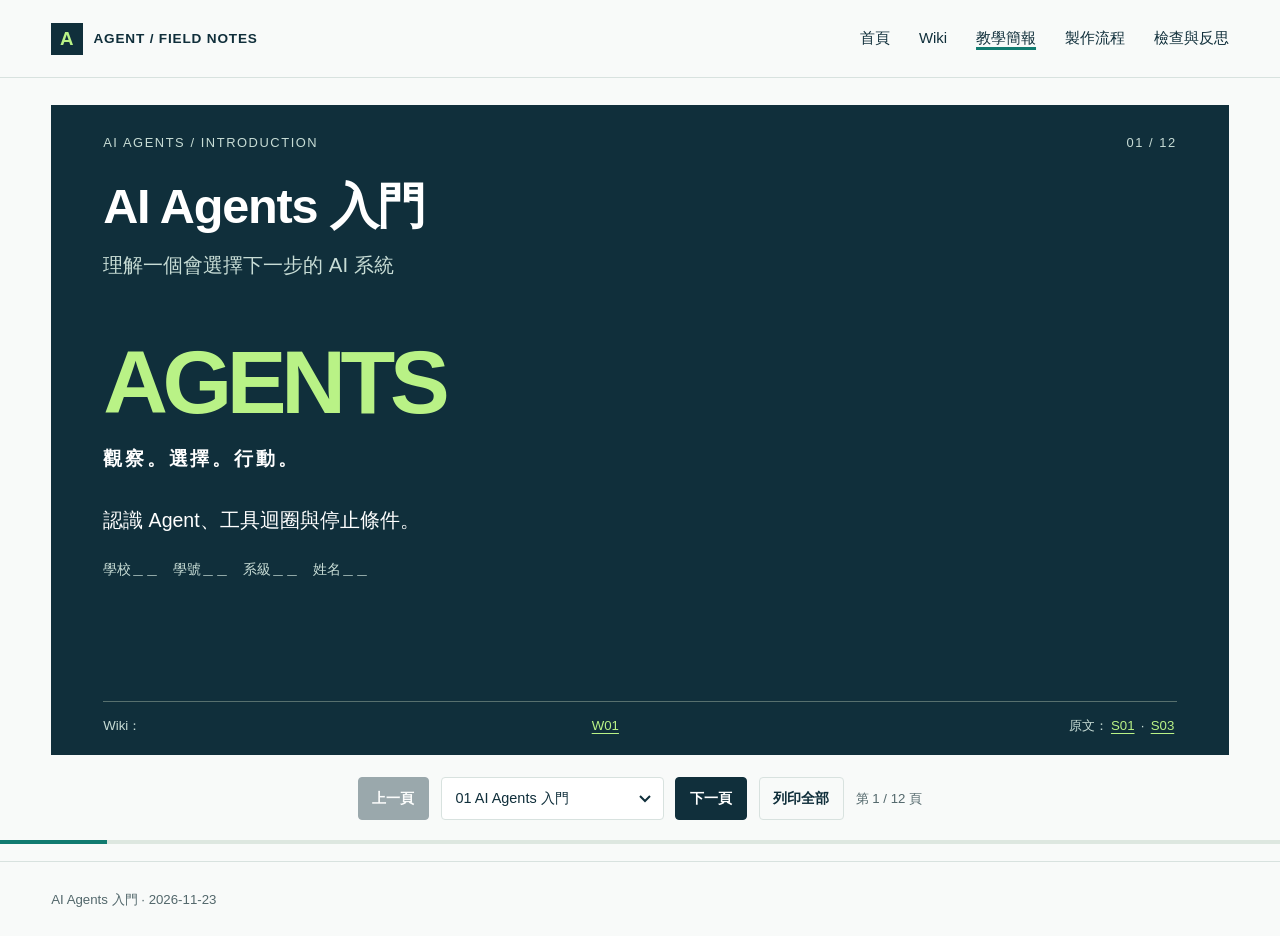
==== slides.html @ 828c32e6 "Publish concise AI Agents wiki and teaching slides" ====
<!doctype html><html lang="zh-Hant"><head><meta charset="UTF-8"><meta name="viewport" content="width=device-width,initial-scale=1"><meta name="description" content="AI Agents 入門：有來源的 LLM Wiki、12 頁教學 HTML 簡報及實際流程紀錄"><title>教學 HTML 簡報｜AI Agents 入門</title><link rel="stylesheet" href="style.css"></head><body><header class="site-header"><a class="brand" href="index.html"><span class="brand-mark">A</span> AGENT / FIELD NOTES</a><nav aria-label="主導覽"><a  href="index.html">首頁</a><a  href="wiki.html">Wiki</a><a aria-current=page href="slides.html">教學簡報</a><a  href="workflow.html">製作流程</a><a  href="report.html">檢查與反思</a></nav></header><main class="deck" id="deck"><section class="slide cover" id="slide-1" data-slide="1" aria-label="第 1 頁：AI Agents 入門"><div class="slide-top"><span>AI AGENTS / INTRODUCTION</span><span>01 / 12</span></div><h1>AI Agents 入門</h1><p class="slide-subtitle">理解一個會選擇下一步的 AI 系統</p><div class="slide-content"><div class="cover-word">AGENTS<span>觀察。選擇。行動。</span></div><p class="lead">認識 Agent、工具迴圈與停止條件。</p><p class="muted">學校＿＿　學號＿＿　系級＿＿　姓名＿＿</p></div><div class="slide-citations">Wiki：<a href="wiki.html#W01">W01</a><span>原文：<a href="sources/S01.html">S01</a> · <a href="sources/S03.html">S03</a></span></div></section><section class="slide scenario" id="slide-2" data-slide="2" aria-label="第 2 頁：先看一個任務"><div class="slide-top"><span>AI AGENTS / INTRODUCTION</span><span>02 / 12</span></div><h1>先看一個任務</h1><p class="slide-subtitle">幫我整理三篇校園活動資料，做成有來源的摘要</p><div class="slide-content"><div class="task-quote">「幫我整理三篇校園活動資料，<br>做成有來源的摘要。」</div><div class="split"><div><h3>只回答的情境</h3><p>提供搜尋方法或整理建議。</p></div><div><h3>Agent 的情境</h3><p>選擇查詢工具、閱讀結果，再決定是否補查。</p></div></div><p class="note">教學情境；聊天產品也可能具備工具。</p></div><div class="slide-citations">Wiki：<a href="wiki.html#W01">W01</a> · <a href="wiki.html#W03">W03</a><span>原文：<a href="sources/S01.html">S01</a> · <a href="sources/S03.html">S03</a> · <a href="sources/S06.html">S06</a></span></div></section><section class="slide compare" id="slide-3" data-slide="3" aria-label="第 3 頁：聊天、Workflow、Agent"><div class="slide-top"><span>AI AGENTS / INTRODUCTION</span><span>03 / 12</span></div><h1>聊天、Workflow、Agent</h1><p class="slide-subtitle">觀察誰在決定下一步</p><div class="slide-content"><div class="table-wrap"><table><thead><tr><th>形式</th><th>下一步怎麼決定？</th><th>教學例子</th></tr></thead><tbody><tr><td>單次聊天</td><td>收到問題後回覆</td><td>解釋活動摘要怎麼寫</td></tr><tr><td>Workflow</td><td>依預設步驟與分支</td><td>固定先查詢，再套用摘要格式</td></tr><tr><td>Agent</td><td>模型依觀察動態選擇</td><td>查到資料不足後，選擇換關鍵詞</td></tr></tbody></table></div><p class="note">判斷重點：誰決定下一步？</p></div><div class="slide-citations">Wiki：<a href="wiki.html#W01">W01</a> · <a href="wiki.html#W06">W06</a><span>原文：<a href="sources/S01.html">S01</a> · <a href="sources/S03.html">S03</a></span></div></section><section class="slide parts" id="slide-4" data-slide="4" aria-label="第 4 頁：Agent 的基本組件"><div class="slide-top"><span>AI AGENTS / INTRODUCTION</span><span>04 / 12</span></div><h1>Agent 的基本組件</h1><p class="slide-subtitle">目標、模型、工具、狀態與控制流程</p><div class="slide-content"><div class="flow"><div class="flow-node">目標</div><span class="flow-arrow" aria-hidden="true">→</span><div class="flow-node">模型選擇</div><span class="flow-arrow" aria-hidden="true">→</span><div class="flow-node">工具執行</div><span class="flow-arrow" aria-hidden="true">→</span><div class="flow-node">結果與狀態</div><span class="flow-arrow" aria-hidden="true">→</span><div class="flow-node">再決策</div></div><div class="split"><p><strong>工具</strong>讓系統查詢或行動，執行結果回到流程。</p><p><strong>狀態</strong>保存當前任務所需資訊；跨對話記憶則需另外設計。</p></div><p class="note">入門架構示意。</p></div><div class="slide-citations">Wiki：<a href="wiki.html#W02">W02</a> · <a href="wiki.html#W03">W03</a> · <a href="wiki.html#W04">W04</a><span>原文：<a href="sources/S02.html">S02</a> · <a href="sources/S04.html">S04</a> · <a href="sources/S06.html">S06</a></span></div></section><section class="slide loop" id="slide-5" data-slide="5" aria-label="第 5 頁：決策與行動迴圈"><div class="slide-top"><span>AI AGENTS / INTRODUCTION</span><span>05 / 12</span></div><h1>決策與行動迴圈</h1><p class="slide-subtitle">先看工具結果，再決定下一步</p><div class="slide-content"><div class="flow"><div class="flow-node">選擇行動</div><span class="flow-arrow" aria-hidden="true">→</span><div class="flow-node">工具執行</div><span class="flow-arrow" aria-hidden="true">→</span><div class="flow-node">取得觀察</div><span class="flow-arrow" aria-hidden="true">→</span><div class="flow-node">檢查目標</div></div><div class="return-line">尚未完成：帶著新觀察回到「選擇行動」</div><p class="fact" data-claim="C03">ReAct 展示推理與行動交錯的方式：根據當前資訊選擇行動，取得外部觀察，再調整下一步。</p><p class="note">案例最多執行 3 次，資料不足就停止（教學規則）。</p></div><div class="slide-citations">Wiki：<a href="wiki.html#W02">W02</a><span>原文：<a href="sources/S02.html">S02</a></span></div></section><section class="slide tool" id="slide-6" data-slide="6" aria-label="第 6 頁：一次工具呼叫"><div class="slide-top"><span>AI AGENTS / INTRODUCTION</span><span>06 / 12</span></div><h1>一次工具呼叫</h1><p class="slide-subtitle">模型提出請求，程式實際執行</p><div class="slide-content"><div class="code-block"><span>模型提出</span><code>search_wiki(query="短期記憶")</code><span>執行環境回傳</span><code>{ page: "W04", source: "S04" }</code></div><p class="fact" data-claim="C04">工具有明確的輸入與輸出。模型提出工具名稱與參數，執行環境呼叫函式，再把結果交回後續流程。</p><p class="note">教學示意：提出呼叫後，仍須確認執行成功。</p></div><div class="slide-citations">Wiki：<a href="wiki.html#W03">W03</a><span>原文：<a href="sources/S06.html">S06</a></span></div></section><section class="slide memory" id="slide-7" data-slide="7" aria-label="第 7 頁：記憶不是自動學習"><div class="slide-top"><span>AI AGENTS / INTRODUCTION</span><span>07 / 12</span></div><h1>記憶不是自動學習</h1><p class="slide-subtitle">對話狀態與外部知識庫各有用途</p><div class="slide-content"><div class="split"><div><h3>短期記憶</h3><p>同一次對話的訊息、目前進度與已取得的資料。</p></div><div><h3>長期記憶</h3><p>跨對話保存、可再次取用的資訊；需要管理保存與檢索。</p></div></div><div class="big-line">Wiki 是外部知識，不是模型權重。</div><p class="note">本作業從 Wiki 取用資料，不更新模型權重。</p></div><div class="slide-citations">Wiki：<a href="wiki.html#W04">W04</a><span>原文：<a href="sources/S04.html">S04</a></span></div></section><section class="slide workflow" id="slide-8" data-slide="8" aria-label="第 8 頁：選擇合適的流程"><div class="slide-top"><span>AI AGENTS / INTRODUCTION</span><span>08 / 12</span></div><h1>選擇合適的流程</h1><p class="slide-subtitle">從固定任務開始，再評估自主程度</p><div class="slide-content"><p class="fact" data-claim="C08">任務步驟已知時可先用固定 workflow；需要依新觀察選擇下一步時，再考慮動態 Agent。</p><div class="split"><div><h3>本次作業</h3><p>Wiki → 檢索 → 逐頁稿 → 檢查 → HTML，是可重現的固定 workflow。</p></div><div><h3>若改用 Agent</h3><p>可讓模型依缺口選擇查詢與補資料，但仍要定義檢查與停止規則。</p></div></div></div><div class="slide-citations">Wiki：<a href="wiki.html#W06">W06</a><span>原文：<a href="sources/S01.html">S01</a> · <a href="sources/S03.html">S03</a></span></div></section><section class="slide guard" id="slide-9" data-slide="9" aria-label="第 9 頁：檢查與停止條件"><div class="slide-top"><span>AI AGENTS / INTRODUCTION</span><span>09 / 12</span></div><h1>檢查與停止條件</h1><p class="slide-subtitle">讓系統知道何時重試、何時請人介入</p><div class="slide-content"><ol class="large-list"><li><strong>證據不夠</strong><span>退回查詢，不補寫沒根據的事實。</span></li><li><strong>動作需核准</strong><span>寄信、寫入等動作在本案例先暫停，交由人檢查。</span></li><li><strong>超過上限</strong><span>最多 3 次仍未完成，就回報缺口並停止。</span></li></ol><p class="note">案例規則：依任務設定核准條件。</p></div><div class="slide-citations">Wiki：<a href="wiki.html#W05">W05</a> · <a href="wiki.html#W02">W02</a><span>原文：<a href="sources/S02.html">S02</a> · <a href="sources/S05.html">S05</a> · <a href="sources/S06.html">S06</a></span></div></section><section class="slide demo" id="slide-10" data-slide="10" aria-label="第 10 頁：試跑一次研究助手"><div class="slide-top"><span>AI AGENTS / INTRODUCTION</span><span>10 / 12</span></div><h1>試跑一次研究助手</h1><p class="slide-subtitle">按步驟觀察：查詢 → 證據不足 → 重查 → 完成</p><div class="slide-content"><p class="note">固定教學模擬</p><div class="demo-stage" aria-live="polite"><span id="demo-label">準備開始</span><h3 id="demo-title">目標：找齊三篇有來源的資料</h3><p id="demo-text">按「下一步」查看觀察如何影響行動。</p></div><div class="actions"><button type="button" id="demo-next">下一步</button><button type="button" class="secondary" id="demo-reset">重設案例</button></div></div><div class="slide-citations">Wiki：<a href="wiki.html#W02">W02</a> · <a href="wiki.html#W03">W03</a> · <a href="wiki.html#W05">W05</a><span>原文：<a href="sources/S02.html">S02</a> · <a href="sources/S05.html">S05</a> · <a href="sources/S06.html">S06</a></span></div></section><section class="slide quiz" id="slide-11" data-slide="11" aria-label="第 11 頁：確認你理解了"><div class="slide-top"><span>AI AGENTS / INTRODUCTION</span><span>11 / 12</span></div><h1>確認你理解了</h1><p class="slide-subtitle">用情境判斷，而不是背名詞</p><div class="slide-content"><div class="quiz"><p class="question">每次都固定先查 Wiki，再把摘要填入模板。比較接近哪一種？</p><div class="actions"><button data-answer="wrong">Agent，因為有用工具</button><button data-answer="right">Workflow，因為路徑固定</button></div><p id="quiz-feedback" aria-live="polite">選一個答案，查看理由。</p></div><details><summary>延伸兩題與解答</summary><p>1. 有工具等於結果正確嗎？不等於，工具輸出仍須檢查。</p><p>2. 保存 Wiki 等於模型學會了嗎？不等於，它是外部儲存與取用。</p></details></div><div class="slide-citations">Wiki：<a href="wiki.html#W01">W01</a> · <a href="wiki.html#W03">W03</a> · <a href="wiki.html#W04">W04</a> · <a href="wiki.html#W06">W06</a><span>原文：<a href="sources/S01.html">S01</a> · <a href="sources/S03.html">S03</a> · <a href="sources/S04.html">S04</a> · <a href="sources/S06.html">S06</a></span></div></section><section class="slide end" id="slide-12" data-slide="12" aria-label="第 12 頁：把概念帶回自己的任務"><div class="slide-top"><span>AI AGENTS / INTRODUCTION</span><span>12 / 12</span></div><h1>把概念帶回自己的任務</h1><p class="slide-subtitle">能說清楚目標、工具、檢查與停止，就是好的起點</p><div class="slide-content"><div class="big-line">先定義一件做得完的事。</div><ol class="large-list"><li><strong>目標</strong><span>完成後能交出什麼？</span></li><li><strong>證據與工具</strong><span>需要哪些資料，允許哪些動作？</span></li><li><strong>檢查與停止</strong><span>何時重試、何時請人介入？</span></li></ol><p><a href="wiki.html">回到 Wiki 深入閱讀</a> · <a href="workflow.html">查看這份簡報的製作 graph</a></p></div><div class="slide-citations">Wiki：<a href="wiki.html#W01">W01</a> · <a href="wiki.html#W05">W05</a> · <a href="wiki.html#W06">W06</a><span>原文：<a href="sources/S01.html">S01</a> · <a href="sources/S03.html">S03</a> · <a href="sources/S05.html">S05</a> · <a href="sources/S06.html">S06</a></span></div></section></main><div class="deck-controls"><button id="prev" type="button" aria-label="上一頁">上一頁</button><label for="slide-select" class="sr-only">選擇頁面</label><select id="slide-select"><option value="1">01 AI Agents 入門</option><option value="2">02 先看一個任務</option><option value="3">03 聊天、Workflow、Agent</option><option value="4">04 Agent 的基本組件</option><option value="5">05 決策與行動迴圈</option><option value="6">06 一次工具呼叫</option><option value="7">07 記憶不是自動學習</option><option value="8">08 選擇合適的流程</option><option value="9">09 檢查與停止條件</option><option value="10">10 試跑一次研究助手</option><option value="11">11 確認你理解了</option><option value="12">12 把概念帶回自己的任務</option></select><button id="next" type="button" aria-label="下一頁">下一頁</button><button class="secondary" id="print" type="button">列印全部</button><span id="slide-status" aria-live="polite">第 1 / 12 頁</span></div><div class="progress" aria-hidden="true"><span id="progress-fill"></span></div><footer class="site-footer">AI Agents 入門 · 2026-11-23</footer><script src="app.js"></script></body></html>
---- style.css ----
@charset "UTF-8";
:root{--ink:#102f3b;--navy:#102f3b;--paper:#f8faf9;--mint:#b9f286;--teal:#117b70;--muted:#52676b;--line:#d8e2df;--white:#fff;--orange:#c65c2c;font-family:Arial,"PingFang TC","Microsoft JhengHei",sans-serif;color:var(--ink);background:var(--paper);font-size:17px;line-height:1.75}*{box-sizing:border-box}body{margin:0}a{color:var(--teal);text-underline-offset:.25em}a:hover{text-decoration-thickness:2px}button,a,input,select,summary{-webkit-tap-highlight-color:transparent}button:focus-visible,a:focus-visible,input:focus-visible,select:focus-visible,summary:focus-visible{outline:3px solid var(--orange);outline-offset:4px}button,input,select{font:inherit}button,.button{background:var(--navy);color:white;border:1px solid var(--navy);padding:.65rem 1.15rem;border-radius:4px;cursor:pointer;text-decoration:none;display:inline-block;font-weight:600}button:hover,.button:hover{background:#235465}button:disabled{opacity:.4;cursor:default}.secondary{background:transparent;color:var(--ink);border-color:var(--line)}.secondary:hover{background:#e8efed;color:var(--ink)}.site-header{display:flex;justify-content:space-between;align-items:center;padding:1.05rem 4vw;border-bottom:1px solid var(--line);gap:1rem;min-height:78px;background:var(--paper)}.brand{font-size:.8rem;color:var(--ink);font-weight:700;letter-spacing:.06em;display:flex;align-items:center;gap:.6rem;text-decoration:none;white-space:nowrap}.brand-mark{background:var(--navy);color:var(--mint);font-size:1.1rem;width:32px;height:32px;display:grid;place-items:center}.site-header nav{display:flex;gap:1.7rem;flex-wrap:wrap}.site-header nav a{font-size:.88rem;color:var(--ink);text-decoration:none}.site-header nav a[aria-current]{text-decoration:underline;text-decoration-color:var(--teal);text-decoration-thickness:3px}.site-footer{border-top:1px solid var(--line);font-size:.78rem;color:var(--muted);display:flex;justify-content:space-between;gap:1rem;padding:1.5rem 4vw}.eyebrow{font-family:Arial,sans-serif;letter-spacing:.14em;font-size:.77rem;font-weight:700;color:var(--teal);margin:0 0 1.2rem}h1,h2,h3,p{margin-top:0}h1,h2,h3{line-height:1.25}h1{font-size:clamp(2.1rem,4.5vw,4.3rem);letter-spacing:-.035em;margin-bottom:1.2rem}h2{font-size:1.8rem;letter-spacing:-.02em}h3{font-size:1.25rem}p{margin-bottom:1.2rem}.lead{font-size:1.35rem;line-height:1.65;color:var(--muted);max-width:50rem}.muted,.note{color:var(--muted)}.note{font-size:.86rem;line-height:1.65}.hero{display:grid;grid-template-columns:1fr 1fr;min-height:650px}.hero-copy{padding:4.8rem 5vw 4rem 8vw}.hero h1{font-size:clamp(3.6rem,6.7vw,6.5rem);line-height:1.05;margin-bottom:1.8rem;letter-spacing:-.055em}.hero h1 em{font-style:normal;color:var(--teal);font-size:.68em;letter-spacing:.04em}.hero-lead{font-size:1.5rem;line-height:1.5}.actions{display:flex;align-items:center;flex-wrap:wrap;gap:.9rem;margin:1.4rem 0}.text-link{font-weight:700;padding:.5rem}.hero-diagram{background:var(--navy);color:white;position:relative;display:flex;flex-direction:column;align-items:center;justify-content:center;padding:3rem 1.7rem;overflow:hidden}.diagram-caption{font-size:.78rem;color:#b1cecb;letter-spacing:.18em;align-self:flex-start;margin-left:2rem}.orbit{position:relative;width:310px;height:310px;border:2px solid #668d88;border-radius:50%;margin:2.5rem 0}.orbit:before{content:"";position:absolute;inset:24px;border:1px dashed #547771;border-radius:50%}.orbit-center{position:absolute;inset:85px;display:flex;justify-content:center;align-items:center;flex-direction:column;background:var(--mint);border-radius:50%;color:var(--ink);font-size:1.65rem;line-height:1.2;font-weight:700}.orbit-center small{font-size:.7rem;letter-spacing:.12em;margin-top:.6rem}.orbit-label{position:absolute;background:var(--navy);font-size:.95rem;padding:.3rem .7rem;white-space:nowrap}.orbit-label.one{top:-19px;left:100px}.orbit-label.two{right:-40px;top:133px}.orbit-label.three{bottom:-19px;left:100px}.orbit-label.four{left:-40px;top:133px}.hero-diagram>p{color:#d6e3e1;text-align:center;font-size:1.1rem;line-height:1.6}.home-section{padding:4rem 8vw;border-top:1px solid var(--line)}.learning-lines>a{display:grid;grid-template-columns:70px 1.5fr 1fr;gap:1rem;text-decoration:none;color:var(--ink);padding:1.5rem 0;border-bottom:1px solid var(--line);align-items:center}.learning-lines>a>span{color:var(--teal);font-size:.9rem}.learning-lines strong{font-size:1.15rem}.learning-lines small{color:var(--muted);font-size:.88rem}.home-meta{display:grid;grid-template-columns:1fr 1fr;gap:5rem}.home-meta h2{font-size:1.65rem}.document{max-width:990px;padding:4rem 2.3rem 5rem;margin:auto}.document.wide{max-width:1250px}.document section{margin-top:3.5rem}.document article{scroll-margin-top:2rem}.document dl{display:grid;grid-template-columns:140px 1fr;gap:.6rem 1rem}.document dt{font-weight:700}.document dd{margin:0;overflow-wrap:anywhere}.document blockquote{border-left:4px solid var(--teal);margin:1.5rem 0;padding:1.2rem 1.5rem;background:#eef3f1;overflow-wrap:anywhere}.search-label{display:block;font-weight:600;margin:2rem 0 .5rem}input[type=search]{width:100%;border:1px solid #9db3ac;background:white;padding:.85rem 1rem;border-radius:4px;color:var(--ink)}.wiki-toc{display:flex;flex-wrap:wrap;gap:.6rem 1.2rem;padding:1.2rem 0 2rem}.wiki-toc a{font-size:.86rem}.wiki-entry{border-top:1px solid var(--line);padding:3rem 0 1.5rem}.wiki-entry h2{margin-bottom:1.5rem}.wiki-entry aside{background:#eaf2ee;padding:1.2rem 1.5rem;border-left:3px solid var(--teal)}.wiki-entry aside p:last-child{margin-bottom:0}.claim-id{font-family:monospace;color:var(--teal);font-size:.85rem}.ref{display:inline-block;font-size:.8rem;margin:.4rem .8rem .3rem 0}.related{font-size:.85rem}.source-list{padding:0;list-style:none}.source-list li{padding:1rem 0;border-bottom:1px solid var(--line)}.source-list li span{display:block;color:var(--muted);font-size:.85rem}.table-wrap{width:100%;overflow-x:auto}table{border-collapse:collapse;width:100%;text-align:left;font-size:.95rem}th,td{border-bottom:1px solid var(--line);padding:.9rem .8rem;vertical-align:top}th{background:#eaf1ee;font-size:.85rem}th:first-child,td:first-child{padding-left:.6rem}.flow{display:flex;gap:.5rem;align-items:stretch;margin:1.6rem 0;justify-content:center;flex-wrap:wrap}.flow-node{display:flex;align-items:center;justify-content:center;padding:1rem 1.3rem;border:1px solid #8daaa2;flex:1;min-width:115px;text-align:center;background:#edf5ee}.flow-arrow{align-self:center;color:var(--teal);font-size:1.5rem}.graph-box{padding:1.5rem 1.2rem;border:1px solid var(--line);margin:2rem 0}.graph-box .flow-node{font-size:.92rem;padding:.8rem}.return-line{border-top:2px dashed var(--teal);padding-top:.7rem;color:var(--teal);text-align:center;font-size:.95rem;margin:1.2rem 0}.deck{padding:1.6rem 4vw 1.3rem;max-width:1500px;margin:auto}.slide{display:none;min-height:650px;padding:1.5rem 3rem 1rem;background:white;border:1px solid var(--line);position:relative;flex-direction:column}.slide.is-active{display:flex}.slide-top{display:flex;justify-content:space-between;color:var(--teal);font-size:.76rem;letter-spacing:.12em;margin-bottom:1.3rem}.slide h1{font-size:clamp(2rem,3.8vw,3.45rem);margin-bottom:.65rem;letter-spacing:-.025em}.slide-subtitle{font-size:1.2rem;color:var(--muted);margin-bottom:1.5rem}.slide-content{flex:1;font-size:1.14rem}.slide-content p{line-height:1.75}.slide-content .note{font-size:.86rem;margin-top:1rem;line-height:1.65}.slide-citations{font-size:.78rem;color:var(--muted);border-top:1px solid var(--line);padding-top:.7rem;margin-top:1.2rem;display:flex;justify-content:space-between;flex-wrap:wrap;gap:.2rem 1rem}.slide-citations a{margin:0 .15rem}.deck-controls{display:flex;gap:.7rem;align-items:center;justify-content:center;flex-wrap:wrap;padding:0 4vw 1.2rem}.deck-controls button,.deck-controls select{font-size:.85rem;padding:.45rem .8rem}.deck-controls select{max-width:300px;background:white;border:1px solid var(--line);border-radius:4px;color:var(--ink);appearance:none;padding-right:2rem;background-image:url("data:image/svg+xml,%3Csvg xmlns='http://www.w3.org/2000/svg' width='12' height='8'%3E%3Cpath d='M1 1l5 5 5-5' fill='none' stroke='%23102f3b' stroke-width='2'/%3E%3C/svg%3E");background-repeat:no-repeat;background-position:right .7rem center}.deck-controls span{font-size:.78rem;color:var(--muted)}.progress{height:4px;background:#dde7e0}.progress span{display:block;height:100%;width:8.33%;background:var(--teal);transition:width .15s}.deck~.site-footer{margin-top:1rem}.split{display:grid;grid-template-columns:1fr 1fr;gap:2.8rem;margin:1.5rem 0}.split>div+div{border-left:1px solid var(--line);padding-left:2.5rem}.split h3{color:var(--teal);font-size:1.35rem}.cover{background:var(--navy);color:white;border-color:var(--navy)}.cover .slide-top,.cover .slide-citations,.cover .muted,.cover .slide-subtitle{color:#c7dcd5}.cover .slide-citations{border-color:#57706e}.cover .slide-citations a{color:var(--mint)}.cover-word{font-size:clamp(3rem,7vw,6rem);font-weight:800;letter-spacing:-.06em;line-height:1;margin:1.7rem 0 2rem;color:var(--mint)}.cover-word span{display:block;font-size:1.1rem;color:white;letter-spacing:.15em;margin-top:1.3rem}.cover .lead{color:white;font-size:1.15rem;max-width:42rem}.cover .muted{font-size:.85rem}.task-quote{font-size:clamp(1.5rem,2.5vw,2.2rem);font-weight:600;line-height:1.5;padding:1.1rem 0;color:var(--teal)}.big-line{font-size:clamp(1.5rem,2.8vw,2.5rem);color:var(--teal);font-weight:700;margin:1.8rem 0;line-height:1.4}.code-block{display:grid;grid-template-columns:180px 1fr;gap:1rem;background:var(--navy);color:var(--mint);padding:1.5rem 2rem;margin:.6rem 0 1.5rem}.code-block>span{font-size:.9rem;color:#d1dfdb}.code-block code{overflow-wrap:anywhere;font-size:1rem}.large-list{padding:0;list-style:none;margin:0}.large-list li{display:flex;gap:1.8rem;border-bottom:1px solid var(--line);padding:1rem 0;align-items:baseline}.large-list strong{color:var(--teal);min-width:8rem}.large-list span{font-size:1.1rem}.demo-stage{padding:1.5rem 2rem;background:#eaf2ee;min-height:190px;border-left:5px solid var(--teal)}.demo-stage>span{font-size:.85rem;color:var(--teal);font-weight:700}.demo-stage h3{font-size:1.5rem;margin:1rem 0 .8rem}.demo-stage p{font-size:1.05rem;margin:0}.question{font-size:1.4rem;max-width:50rem}.quiz button{font-size:1rem}.quiz #quiz-feedback{background:#eef3f1;padding:.7rem 1rem;font-size:1rem}details{margin-top:1.4rem;font-size:1rem}summary{cursor:pointer;color:var(--teal);font-weight:700}details p{margin:.8rem 0}.sr-only{position:absolute;width:1px;height:1px;padding:0;margin:-1px;overflow:hidden;clip:rect(0,0,0,0);white-space:nowrap;border:0}[hidden]{display:none!important}
@media(min-width:1500px){.slide{min-height:700px}}@media(max-width:900px){.site-header{flex-direction:column;align-items:flex-start;padding:1rem 5vw}.site-header nav{gap:1.3rem}.hero{grid-template-columns:1fr 1fr;min-height:620px}.hero-copy{padding:3.2rem 5vw}.orbit{width:240px;height:240px}.orbit-center{inset:60px}.orbit-label.one,.orbit-label.three{left:64px}.orbit-label.two,.orbit-label.four{top:98px}.hero-diagram{padding:2rem 1rem}.hero-diagram .diagram-caption{margin-left:0}.orbit-label{font-size:.85rem}.home-section{padding:3rem 5vw}.home-meta{gap:2rem}.learning-lines>a{grid-template-columns:50px 1fr}.learning-lines small{grid-column:2}.slide{padding:1.5rem 2rem;min-height:680px}.slide-content{font-size:1.05rem}.code-block{grid-template-columns:140px 1fr}.large-list{font-size:1rem}}
@media(max-width:620px){:root{font-size:16px}.site-header nav{gap:.7rem 1.1rem}.site-header nav a{font-size:.85rem}.brand{font-size:.75rem}.hero{grid-template-columns:1fr}.hero-copy{padding:3rem 7vw}.hero h1{font-size:4.4rem}.hero-diagram{min-height:440px;padding:2rem}.orbit{width:250px;height:250px;margin:2.5rem 0}.orbit-center{inset:65px}.orbit-label.one,.orbit-label.three{left:70px}.orbit-label.two,.orbit-label.four{top:104px}.hero-diagram>p{font-size:1rem}.home-section{padding:2.6rem 7vw}.home-meta{grid-template-columns:1fr;gap:2.5rem}.home-section h2{font-size:1.6rem}.site-footer{flex-direction:column;padding:1.3rem 6vw}.document{padding:2.7rem 6vw}.document h1{font-size:2.2rem}.document h2{font-size:1.6rem}.document dl{grid-template-columns:1fr;gap:.1rem}.document dd{margin-bottom:.7rem}.wiki-entry{padding-top:2rem}.deck{padding:1rem 3vw}.slide{min-height:700px;padding:1.2rem 1.2rem .8rem}.slide-top{font-size:.67rem;margin-bottom:1.1rem}.slide h1{font-size:2rem}.slide-subtitle{font-size:1rem}.slide-content{font-size:1rem}.slide-content .note{font-size:.85rem}.split{grid-template-columns:1fr;gap:.4rem;margin:1rem 0}.split>div+div{border-left:none;padding-left:0;border-top:1px solid var(--line);padding-top:1rem}.split h3{font-size:1.2rem}.split p{margin-bottom:.7rem}.flow{gap:.3rem;margin:1rem 0}.flow-node{padding:.5rem .6rem;min-width:100px;font-size:.95rem}.flow-arrow{font-size:1.1rem}.code-block{grid-template-columns:1fr;padding:1.2rem;gap:.4rem}.code-block code{font-size:.9rem;margin-bottom:.5rem}.large-list li{display:block;padding:.75rem 0}.large-list strong{display:block;margin-bottom:.3rem}.large-list span{font-size:1rem}.task-quote{font-size:1.5rem}.cover-word{font-size:3.6rem}.cover-word span{font-size:.95rem}.cover .lead{font-size:1.1rem}.slide-citations{font-size:.75rem;display:block}.slide-citations span{display:block}.deck-controls{gap:.4rem;padding:0 4vw 1rem}.deck-controls select{width:190px}.deck-controls button{font-size:.8rem;padding:.4rem .6rem}#slide-status{width:100%;text-align:center}.demo-stage{padding:1.2rem;min-height:240px}.demo-stage h3{font-size:1.2rem}.demo-stage p{font-size:1rem}.question{font-size:1.2rem}.quiz button{font-size:.9rem}.slide table{font-size:.85rem}.slide td,.slide th{padding:.6rem .4rem}.graph-box{padding:.5rem}.graph-box .flow-node{min-width:100%;flex:1}.graph-box .flow-arrow{transform:rotate(90deg);margin:auto}.graph-box .flow{flex-direction:column}.progress{margin-top:.2rem}}
@media print{@page{size:A4 landscape;margin:10mm}.site-header,.site-footer,.deck-controls,.progress{display:none!important}body{background:white;font-size:12pt}.deck{padding:0;max-width:none}.slide,.slide.is-active{display:flex!important;width:100%;height:auto;min-height:175mm;break-after:page;page-break-after:always;border:0;padding:5mm 8mm}.slide:last-child{break-after:auto}.slide h1{font-size:28pt}.slide-content{font-size:14pt}.slide-subtitle{font-size:15pt}.slide .note{font-size:10pt}.slide-citations{font-size:10pt}.cover{background:white;color:var(--ink)}.cover .slide-top,.cover .slide-subtitle,.cover .muted,.cover .lead,.cover-word span{color:var(--ink)}.cover-word{font-size:60pt;color:var(--teal)}.cover .slide-citations,.cover .slide-citations a{color:var(--teal)}button{display:none}.demo-stage{min-height:120px}.split{grid-template-columns:1fr 1fr}.flow-node,th,.demo-stage{print-color-adjust:exact}.document{max-width:none;padding:0}.document section{break-inside:avoid}}

.between-flow{text-align:center;color:var(--teal);font-size:1.7rem;line-height:1;margin:-.5rem 0}
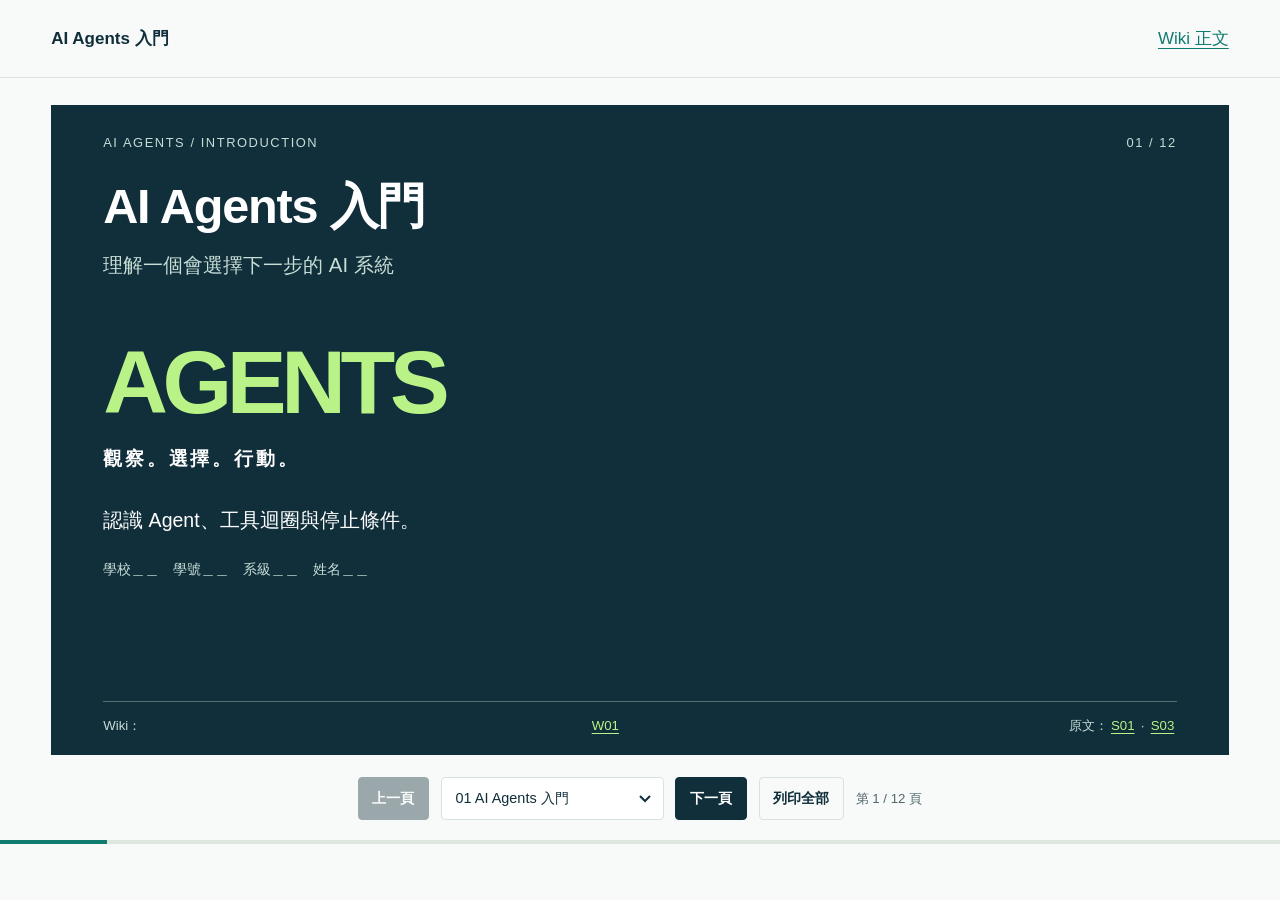
==== commit bc6bf1bb: "Publish concise AI Agents wiki and teaching slides" ====
--- a/slides.html
+++ b/slides.html
@@ -1 +1,16 @@
-<!doctype html><html lang="zh-Hant"><head><meta charset="UTF-8"><meta name="viewport" content="width=device-width,initial-scale=1"><meta name="description" content="AI Agents 入門：有來源的 LLM Wiki、12 頁教學 HTML 簡報及實際流程紀錄"><title>教學 HTML 簡報｜AI Agents 入門</title><link rel="stylesheet" href="style.css"></head><body><header class="site-header"><a class="brand" href="index.html"><span class="brand-mark">A</span> AGENT / FIELD NOTES</a><nav aria-label="主導覽"><a  href="index.html">首頁</a><a  href="wiki.html">Wiki</a><a aria-current=page href="slides.html">教學簡報</a><a  href="workflow.html">製作流程</a><a  href="report.html">檢查與反思</a></nav></header><main class="deck" id="deck"><section class="slide cover" id="slide-1" data-slide="1" aria-label="第 1 頁：AI Agents 入門"><div class="slide-top"><span>AI AGENTS / INTRODUCTION</span><span>01 / 12</span></div><h1>AI Agents 入門</h1><p class="slide-subtitle">理解一個會選擇下一步的 AI 系統</p><div class="slide-content"><div class="cover-word">AGENTS<span>觀察。選擇。行動。</span></div><p class="lead">認識 Agent、工具迴圈與停止條件。</p><p class="muted">學校＿＿　學號＿＿　系級＿＿　姓名＿＿</p></div><div class="slide-citations">Wiki：<a href="wiki.html#W01">W01</a><span>原文：<a href="sources/S01.html">S01</a> · <a href="sources/S03.html">S03</a></span></div></section><section class="slide scenario" id="slide-2" data-slide="2" aria-label="第 2 頁：先看一個任務"><div class="slide-top"><span>AI AGENTS / INTRODUCTION</span><span>02 / 12</span></div><h1>先看一個任務</h1><p class="slide-subtitle">幫我整理三篇校園活動資料，做成有來源的摘要</p><div class="slide-content"><div class="task-quote">「幫我整理三篇校園活動資料，<br>做成有來源的摘要。」</div><div class="split"><div><h3>只回答的情境</h3><p>提供搜尋方法或整理建議。</p></div><div><h3>Agent 的情境</h3><p>選擇查詢工具、閱讀結果，再決定是否補查。</p></div></div><p class="note">教學情境；聊天產品也可能具備工具。</p></div><div class="slide-citations">Wiki：<a href="wiki.html#W01">W01</a> · <a href="wiki.html#W03">W03</a><span>原文：<a href="sources/S01.html">S01</a> · <a href="sources/S03.html">S03</a> · <a href="sources/S06.html">S06</a></span></div></section><section class="slide compare" id="slide-3" data-slide="3" aria-label="第 3 頁：聊天、Workflow、Agent"><div class="slide-top"><span>AI AGENTS / INTRODUCTION</span><span>03 / 12</span></div><h1>聊天、Workflow、Agent</h1><p class="slide-subtitle">觀察誰在決定下一步</p><div class="slide-content"><div class="table-wrap"><table><thead><tr><th>形式</th><th>下一步怎麼決定？</th><th>教學例子</th></tr></thead><tbody><tr><td>單次聊天</td><td>收到問題後回覆</td><td>解釋活動摘要怎麼寫</td></tr><tr><td>Workflow</td><td>依預設步驟與分支</td><td>固定先查詢，再套用摘要格式</td></tr><tr><td>Agent</td><td>模型依觀察動態選擇</td><td>查到資料不足後，選擇換關鍵詞</td></tr></tbody></table></div><p class="note">判斷重點：誰決定下一步？</p></div><div class="slide-citations">Wiki：<a href="wiki.html#W01">W01</a> · <a href="wiki.html#W06">W06</a><span>原文：<a href="sources/S01.html">S01</a> · <a href="sources/S03.html">S03</a></span></div></section><section class="slide parts" id="slide-4" data-slide="4" aria-label="第 4 頁：Agent 的基本組件"><div class="slide-top"><span>AI AGENTS / INTRODUCTION</span><span>04 / 12</span></div><h1>Agent 的基本組件</h1><p class="slide-subtitle">目標、模型、工具、狀態與控制流程</p><div class="slide-content"><div class="flow"><div class="flow-node">目標</div><span class="flow-arrow" aria-hidden="true">→</span><div class="flow-node">模型選擇</div><span class="flow-arrow" aria-hidden="true">→</span><div class="flow-node">工具執行</div><span class="flow-arrow" aria-hidden="true">→</span><div class="flow-node">結果與狀態</div><span class="flow-arrow" aria-hidden="true">→</span><div class="flow-node">再決策</div></div><div class="split"><p><strong>工具</strong>讓系統查詢或行動，執行結果回到流程。</p><p><strong>狀態</strong>保存當前任務所需資訊；跨對話記憶則需另外設計。</p></div><p class="note">入門架構示意。</p></div><div class="slide-citations">Wiki：<a href="wiki.html#W02">W02</a> · <a href="wiki.html#W03">W03</a> · <a href="wiki.html#W04">W04</a><span>原文：<a href="sources/S02.html">S02</a> · <a href="sources/S04.html">S04</a> · <a href="sources/S06.html">S06</a></span></div></section><section class="slide loop" id="slide-5" data-slide="5" aria-label="第 5 頁：決策與行動迴圈"><div class="slide-top"><span>AI AGENTS / INTRODUCTION</span><span>05 / 12</span></div><h1>決策與行動迴圈</h1><p class="slide-subtitle">先看工具結果，再決定下一步</p><div class="slide-content"><div class="flow"><div class="flow-node">選擇行動</div><span class="flow-arrow" aria-hidden="true">→</span><div class="flow-node">工具執行</div><span class="flow-arrow" aria-hidden="true">→</span><div class="flow-node">取得觀察</div><span class="flow-arrow" aria-hidden="true">→</span><div class="flow-node">檢查目標</div></div><div class="return-line">尚未完成：帶著新觀察回到「選擇行動」</div><p class="fact" data-claim="C03">ReAct 展示推理與行動交錯的方式：根據當前資訊選擇行動，取得外部觀察，再調整下一步。</p><p class="note">案例最多執行 3 次，資料不足就停止（教學規則）。</p></div><div class="slide-citations">Wiki：<a href="wiki.html#W02">W02</a><span>原文：<a href="sources/S02.html">S02</a></span></div></section><section class="slide tool" id="slide-6" data-slide="6" aria-label="第 6 頁：一次工具呼叫"><div class="slide-top"><span>AI AGENTS / INTRODUCTION</span><span>06 / 12</span></div><h1>一次工具呼叫</h1><p class="slide-subtitle">模型提出請求，程式實際執行</p><div class="slide-content"><div class="code-block"><span>模型提出</span><code>search_wiki(query="短期記憶")</code><span>執行環境回傳</span><code>{ page: "W04", source: "S04" }</code></div><p class="fact" data-claim="C04">工具有明確的輸入與輸出。模型提出工具名稱與參數，執行環境呼叫函式，再把結果交回後續流程。</p><p class="note">教學示意：提出呼叫後，仍須確認執行成功。</p></div><div class="slide-citations">Wiki：<a href="wiki.html#W03">W03</a><span>原文：<a href="sources/S06.html">S06</a></span></div></section><section class="slide memory" id="slide-7" data-slide="7" aria-label="第 7 頁：記憶不是自動學習"><div class="slide-top"><span>AI AGENTS / INTRODUCTION</span><span>07 / 12</span></div><h1>記憶不是自動學習</h1><p class="slide-subtitle">對話狀態與外部知識庫各有用途</p><div class="slide-content"><div class="split"><div><h3>短期記憶</h3><p>同一次對話的訊息、目前進度與已取得的資料。</p></div><div><h3>長期記憶</h3><p>跨對話保存、可再次取用的資訊；需要管理保存與檢索。</p></div></div><div class="big-line">Wiki 是外部知識，不是模型權重。</div><p class="note">本作業從 Wiki 取用資料，不更新模型權重。</p></div><div class="slide-citations">Wiki：<a href="wiki.html#W04">W04</a><span>原文：<a href="sources/S04.html">S04</a></span></div></section><section class="slide workflow" id="slide-8" data-slide="8" aria-label="第 8 頁：選擇合適的流程"><div class="slide-top"><span>AI AGENTS / INTRODUCTION</span><span>08 / 12</span></div><h1>選擇合適的流程</h1><p class="slide-subtitle">從固定任務開始，再評估自主程度</p><div class="slide-content"><p class="fact" data-claim="C08">任務步驟已知時可先用固定 workflow；需要依新觀察選擇下一步時，再考慮動態 Agent。</p><div class="split"><div><h3>本次作業</h3><p>Wiki → 檢索 → 逐頁稿 → 檢查 → HTML，是可重現的固定 workflow。</p></div><div><h3>若改用 Agent</h3><p>可讓模型依缺口選擇查詢與補資料，但仍要定義檢查與停止規則。</p></div></div></div><div class="slide-citations">Wiki：<a href="wiki.html#W06">W06</a><span>原文：<a href="sources/S01.html">S01</a> · <a href="sources/S03.html">S03</a></span></div></section><section class="slide guard" id="slide-9" data-slide="9" aria-label="第 9 頁：檢查與停止條件"><div class="slide-top"><span>AI AGENTS / INTRODUCTION</span><span>09 / 12</span></div><h1>檢查與停止條件</h1><p class="slide-subtitle">讓系統知道何時重試、何時請人介入</p><div class="slide-content"><ol class="large-list"><li><strong>證據不夠</strong><span>退回查詢，不補寫沒根據的事實。</span></li><li><strong>動作需核准</strong><span>寄信、寫入等動作在本案例先暫停，交由人檢查。</span></li><li><strong>超過上限</strong><span>最多 3 次仍未完成，就回報缺口並停止。</span></li></ol><p class="note">案例規則：依任務設定核准條件。</p></div><div class="slide-citations">Wiki：<a href="wiki.html#W05">W05</a> · <a href="wiki.html#W02">W02</a><span>原文：<a href="sources/S02.html">S02</a> · <a href="sources/S05.html">S05</a> · <a href="sources/S06.html">S06</a></span></div></section><section class="slide demo" id="slide-10" data-slide="10" aria-label="第 10 頁：試跑一次研究助手"><div class="slide-top"><span>AI AGENTS / INTRODUCTION</span><span>10 / 12</span></div><h1>試跑一次研究助手</h1><p class="slide-subtitle">按步驟觀察：查詢 → 證據不足 → 重查 → 完成</p><div class="slide-content"><p class="note">固定教學模擬</p><div class="demo-stage" aria-live="polite"><span id="demo-label">準備開始</span><h3 id="demo-title">目標：找齊三篇有來源的資料</h3><p id="demo-text">按「下一步」查看觀察如何影響行動。</p></div><div class="actions"><button type="button" id="demo-next">下一步</button><button type="button" class="secondary" id="demo-reset">重設案例</button></div></div><div class="slide-citations">Wiki：<a href="wiki.html#W02">W02</a> · <a href="wiki.html#W03">W03</a> · <a href="wiki.html#W05">W05</a><span>原文：<a href="sources/S02.html">S02</a> · <a href="sources/S05.html">S05</a> · <a href="sources/S06.html">S06</a></span></div></section><section class="slide quiz" id="slide-11" data-slide="11" aria-label="第 11 頁：確認你理解了"><div class="slide-top"><span>AI AGENTS / INTRODUCTION</span><span>11 / 12</span></div><h1>確認你理解了</h1><p class="slide-subtitle">用情境判斷，而不是背名詞</p><div class="slide-content"><div class="quiz"><p class="question">每次都固定先查 Wiki，再把摘要填入模板。比較接近哪一種？</p><div class="actions"><button data-answer="wrong">Agent，因為有用工具</button><button data-answer="right">Workflow，因為路徑固定</button></div><p id="quiz-feedback" aria-live="polite">選一個答案，查看理由。</p></div><details><summary>延伸兩題與解答</summary><p>1. 有工具等於結果正確嗎？不等於，工具輸出仍須檢查。</p><p>2. 保存 Wiki 等於模型學會了嗎？不等於，它是外部儲存與取用。</p></details></div><div class="slide-citations">Wiki：<a href="wiki.html#W01">W01</a> · <a href="wiki.html#W03">W03</a> · <a href="wiki.html#W04">W04</a> · <a href="wiki.html#W06">W06</a><span>原文：<a href="sources/S01.html">S01</a> · <a href="sources/S03.html">S03</a> · <a href="sources/S04.html">S04</a> · <a href="sources/S06.html">S06</a></span></div></section><section class="slide end" id="slide-12" data-slide="12" aria-label="第 12 頁：把概念帶回自己的任務"><div class="slide-top"><span>AI AGENTS / INTRODUCTION</span><span>12 / 12</span></div><h1>把概念帶回自己的任務</h1><p class="slide-subtitle">能說清楚目標、工具、檢查與停止，就是好的起點</p><div class="slide-content"><div class="big-line">先定義一件做得完的事。</div><ol class="large-list"><li><strong>目標</strong><span>完成後能交出什麼？</span></li><li><strong>證據與工具</strong><span>需要哪些資料，允許哪些動作？</span></li><li><strong>檢查與停止</strong><span>何時重試、何時請人介入？</span></li></ol><p><a href="wiki.html">回到 Wiki 深入閱讀</a> · <a href="workflow.html">查看這份簡報的製作 graph</a></p></div><div class="slide-citations">Wiki：<a href="wiki.html#W01">W01</a> · <a href="wiki.html#W05">W05</a> · <a href="wiki.html#W06">W06</a><span>原文：<a href="sources/S01.html">S01</a> · <a href="sources/S03.html">S03</a> · <a href="sources/S05.html">S05</a> · <a href="sources/S06.html">S06</a></span></div></section></main><div class="deck-controls"><button id="prev" type="button" aria-label="上一頁">上一頁</button><label for="slide-select" class="sr-only">選擇頁面</label><select id="slide-select"><option value="1">01 AI Agents 入門</option><option value="2">02 先看一個任務</option><option value="3">03 聊天、Workflow、Agent</option><option value="4">04 Agent 的基本組件</option><option value="5">05 決策與行動迴圈</option><option value="6">06 一次工具呼叫</option><option value="7">07 記憶不是自動學習</option><option value="8">08 選擇合適的流程</option><option value="9">09 檢查與停止條件</option><option value="10">10 試跑一次研究助手</option><option value="11">11 確認你理解了</option><option value="12">12 把概念帶回自己的任務</option></select><button id="next" type="button" aria-label="下一頁">下一頁</button><button class="secondary" id="print" type="button">列印全部</button><span id="slide-status" aria-live="polite">第 1 / 12 頁</span></div><div class="progress" aria-hidden="true"><span id="progress-fill"></span></div><footer class="site-footer">AI Agents 入門 · 2026-11-23</footer><script src="app.js"></script></body></html>+<!doctype html><html lang="zh-Hant"><head><meta charset="UTF-8"><meta name="viewport" content="width=device-width,initial-scale=1"><meta name="description" content="AI Agents 入門：有來源的 LLM Wiki、12 頁教學 HTML 簡報及實際流程紀錄"><title>教學 HTML 簡報｜AI Agents 入門</title><style>@charset "UTF-8";
+:root{--ink:#102f3b;--navy:#102f3b;--paper:#f8faf9;--mint:#b9f286;--teal:#117b70;--muted:#52676b;--line:#d8e2df;--white:#fff;--orange:#c65c2c;font-family:Arial,"PingFang TC","Microsoft JhengHei",sans-serif;color:var(--ink);background:var(--paper);font-size:17px;line-height:1.75}*{box-sizing:border-box}body{margin:0}a{color:var(--teal);text-underline-offset:.25em}a:hover{text-decoration-thickness:2px}button,a,input,select,summary{-webkit-tap-highlight-color:transparent}button:focus-visible,a:focus-visible,input:focus-visible,select:focus-visible,summary:focus-visible{outline:3px solid var(--orange);outline-offset:4px}button,input,select{font:inherit}button,.button{background:var(--navy);color:white;border:1px solid var(--navy);padding:.65rem 1.15rem;border-radius:4px;cursor:pointer;text-decoration:none;display:inline-block;font-weight:600}button:hover,.button:hover{background:#235465}button:disabled{opacity:.4;cursor:default}.secondary{background:transparent;color:var(--ink);border-color:var(--line)}.secondary:hover{background:#e8efed;color:var(--ink)}.site-header{display:flex;justify-content:space-between;align-items:center;padding:1.05rem 4vw;border-bottom:1px solid var(--line);gap:1rem;min-height:78px;background:var(--paper)}.brand{font-size:.8rem;color:var(--ink);font-weight:700;letter-spacing:.06em;display:flex;align-items:center;gap:.6rem;text-decoration:none;white-space:nowrap}.brand-mark{background:var(--navy);color:var(--mint);font-size:1.1rem;width:32px;height:32px;display:grid;place-items:center}.site-header nav{display:flex;gap:1.7rem;flex-wrap:wrap}.site-header nav a{font-size:.88rem;color:var(--ink);text-decoration:none}.site-header nav a[aria-current]{text-decoration:underline;text-decoration-color:var(--teal);text-decoration-thickness:3px}.site-footer{border-top:1px solid var(--line);font-size:.78rem;color:var(--muted);display:flex;justify-content:space-between;gap:1rem;padding:1.5rem 4vw}.eyebrow{font-family:Arial,sans-serif;letter-spacing:.14em;font-size:.77rem;font-weight:700;color:var(--teal);margin:0 0 1.2rem}h1,h2,h3,p{margin-top:0}h1,h2,h3{line-height:1.25}h1{font-size:clamp(2.1rem,4.5vw,4.3rem);letter-spacing:-.035em;margin-bottom:1.2rem}h2{font-size:1.8rem;letter-spacing:-.02em}h3{font-size:1.25rem}p{margin-bottom:1.2rem}.lead{font-size:1.35rem;line-height:1.65;color:var(--muted);max-width:50rem}.muted,.note{color:var(--muted)}.note{font-size:.86rem;line-height:1.65}.hero{display:grid;grid-template-columns:1fr 1fr;min-height:650px}.hero-copy{padding:4.8rem 5vw 4rem 8vw}.hero h1{font-size:clamp(3.6rem,6.7vw,6.5rem);line-height:1.05;margin-bottom:1.8rem;letter-spacing:-.055em}.hero h1 em{font-style:normal;color:var(--teal);font-size:.68em;letter-spacing:.04em}.hero-lead{font-size:1.5rem;line-height:1.5}.actions{display:flex;align-items:center;flex-wrap:wrap;gap:.9rem;margin:1.4rem 0}.text-link{font-weight:700;padding:.5rem}.hero-diagram{background:var(--navy);color:white;position:relative;display:flex;flex-direction:column;align-items:center;justify-content:center;padding:3rem 1.7rem;overflow:hidden}.diagram-caption{font-size:.78rem;color:#b1cecb;letter-spacing:.18em;align-self:flex-start;margin-left:2rem}.orbit{position:relative;width:310px;height:310px;border:2px solid #668d88;border-radius:50%;margin:2.5rem 0}.orbit:before{content:"";position:absolute;inset:24px;border:1px dashed #547771;border-radius:50%}.orbit-center{position:absolute;inset:85px;display:flex;justify-content:center;align-items:center;flex-direction:column;background:var(--mint);border-radius:50%;color:var(--ink);font-size:1.65rem;line-height:1.2;font-weight:700}.orbit-center small{font-size:.7rem;letter-spacing:.12em;margin-top:.6rem}.orbit-label{position:absolute;background:var(--navy);font-size:.95rem;padding:.3rem .7rem;white-space:nowrap}.orbit-label.one{top:-19px;left:100px}.orbit-label.two{right:-40px;top:133px}.orbit-label.three{bottom:-19px;left:100px}.orbit-label.four{left:-40px;top:133px}.hero-diagram>p{color:#d6e3e1;text-align:center;font-size:1.1rem;line-height:1.6}.home-section{padding:4rem 8vw;border-top:1px solid var(--line)}.learning-lines>a{display:grid;grid-template-columns:70px 1.5fr 1fr;gap:1rem;text-decoration:none;color:var(--ink);padding:1.5rem 0;border-bottom:1px solid var(--line);align-items:center}.learning-lines>a>span{color:var(--teal);font-size:.9rem}.learning-lines strong{font-size:1.15rem}.learning-lines small{color:var(--muted);font-size:.88rem}.home-meta{display:grid;grid-template-columns:1fr 1fr;gap:5rem}.home-meta h2{font-size:1.65rem}.document{max-width:990px;padding:4rem 2.3rem 5rem;margin:auto}.document.wide{max-width:1250px}.document section{margin-top:3.5rem}.document article{scroll-margin-top:2rem}.document dl{display:grid;grid-template-columns:140px 1fr;gap:.6rem 1rem}.document dt{font-weight:700}.document dd{margin:0;overflow-wrap:anywhere}.document blockquote{border-left:4px solid var(--teal);margin:1.5rem 0;padding:1.2rem 1.5rem;background:#eef3f1;overflow-wrap:anywhere}.search-label{display:block;font-weight:600;margin:2rem 0 .5rem}input[type=search]{width:100%;border:1px solid #9db3ac;background:white;padding:.85rem 1rem;border-radius:4px;color:var(--ink)}.wiki-toc{display:flex;flex-wrap:wrap;gap:.6rem 1.2rem;padding:1.2rem 0 2rem}.wiki-toc a{font-size:.86rem}.wiki-entry{border-top:1px solid var(--line);padding:3rem 0 1.5rem}.wiki-entry h2{margin-bottom:1.5rem}.wiki-entry aside{background:#eaf2ee;padding:1.2rem 1.5rem;border-left:3px solid var(--teal)}.wiki-entry aside p:last-child{margin-bottom:0}.claim-id{font-family:monospace;color:var(--teal);font-size:.85rem}.ref{display:inline-block;font-size:.8rem;margin:.4rem .8rem .3rem 0}.related{font-size:.85rem}.source-list{padding:0;list-style:none}.source-list li{padding:1rem 0;border-bottom:1px solid var(--line)}.source-list li span{display:block;color:var(--muted);font-size:.85rem}.table-wrap{width:100%;overflow-x:auto}table{border-collapse:collapse;width:100%;text-align:left;font-size:.95rem}th,td{border-bottom:1px solid var(--line);padding:.9rem .8rem;vertical-align:top}th{background:#eaf1ee;font-size:.85rem}th:first-child,td:first-child{padding-left:.6rem}.flow{display:flex;gap:.5rem;align-items:stretch;margin:1.6rem 0;justify-content:center;flex-wrap:wrap}.flow-node{display:flex;align-items:center;justify-content:center;padding:1rem 1.3rem;border:1px solid #8daaa2;flex:1;min-width:115px;text-align:center;background:#edf5ee}.flow-arrow{align-self:center;color:var(--teal);font-size:1.5rem}.graph-box{padding:1.5rem 1.2rem;border:1px solid var(--line);margin:2rem 0}.graph-box .flow-node{font-size:.92rem;padding:.8rem}.return-line{border-top:2px dashed var(--teal);padding-top:.7rem;color:var(--teal);text-align:center;font-size:.95rem;margin:1.2rem 0}.deck{padding:1.6rem 4vw 1.3rem;max-width:1500px;margin:auto}.slide{display:none;min-height:650px;padding:1.5rem 3rem 1rem;background:white;border:1px solid var(--line);position:relative;flex-direction:column}.slide.is-active{display:flex}.slide-top{display:flex;justify-content:space-between;color:var(--teal);font-size:.76rem;letter-spacing:.12em;margin-bottom:1.3rem}.slide h1{font-size:clamp(2rem,3.8vw,3.45rem);margin-bottom:.65rem;letter-spacing:-.025em}.slide-subtitle{font-size:1.2rem;color:var(--muted);margin-bottom:1.5rem}.slide-content{flex:1;font-size:1.14rem}.slide-content p{line-height:1.75}.slide-content .note{font-size:.86rem;margin-top:1rem;line-height:1.65}.slide-citations{font-size:.78rem;color:var(--muted);border-top:1px solid var(--line);padding-top:.7rem;margin-top:1.2rem;display:flex;justify-content:space-between;flex-wrap:wrap;gap:.2rem 1rem}.slide-citations a{margin:0 .15rem}.deck-controls{display:flex;gap:.7rem;align-items:center;justify-content:center;flex-wrap:wrap;padding:0 4vw 1.2rem}.deck-controls button,.deck-controls select{font-size:.85rem;padding:.45rem .8rem}.deck-controls select{max-width:300px;background:white;border:1px solid var(--line);border-radius:4px;color:var(--ink);appearance:none;padding-right:2rem;background-image:url("data:image/svg+xml,%3Csvg xmlns='http://www.w3.org/2000/svg' width='12' height='8'%3E%3Cpath d='M1 1l5 5 5-5' fill='none' stroke='%23102f3b' stroke-width='2'/%3E%3C/svg%3E");background-repeat:no-repeat;background-position:right .7rem center}.deck-controls span{font-size:.78rem;color:var(--muted)}.progress{height:4px;background:#dde7e0}.progress span{display:block;height:100%;width:8.33%;background:var(--teal);transition:width .15s}.deck~.site-footer{margin-top:1rem}.split{display:grid;grid-template-columns:1fr 1fr;gap:2.8rem;margin:1.5rem 0}.split>div+div{border-left:1px solid var(--line);padding-left:2.5rem}.split h3{color:var(--teal);font-size:1.35rem}.cover{background:var(--navy);color:white;border-color:var(--navy)}.cover .slide-top,.cover .slide-citations,.cover .muted,.cover .slide-subtitle{color:#c7dcd5}.cover .slide-citations{border-color:#57706e}.cover .slide-citations a{color:var(--mint)}.cover-word{font-size:clamp(3rem,7vw,6rem);font-weight:800;letter-spacing:-.06em;line-height:1;margin:1.7rem 0 2rem;color:var(--mint)}.cover-word span{display:block;font-size:1.1rem;color:white;letter-spacing:.15em;margin-top:1.3rem}.cover .lead{color:white;font-size:1.15rem;max-width:42rem}.cover .muted{font-size:.85rem}.task-quote{font-size:clamp(1.5rem,2.5vw,2.2rem);font-weight:600;line-height:1.5;padding:1.1rem 0;color:var(--teal)}.big-line{font-size:clamp(1.5rem,2.8vw,2.5rem);color:var(--teal);font-weight:700;margin:1.8rem 0;line-height:1.4}.code-block{display:grid;grid-template-columns:180px 1fr;gap:1rem;background:var(--navy);color:var(--mint);padding:1.5rem 2rem;margin:.6rem 0 1.5rem}.code-block>span{font-size:.9rem;color:#d1dfdb}.code-block code{overflow-wrap:anywhere;font-size:1rem}.large-list{padding:0;list-style:none;margin:0}.large-list li{display:flex;gap:1.8rem;border-bottom:1px solid var(--line);padding:1rem 0;align-items:baseline}.large-list strong{color:var(--teal);min-width:8rem}.large-list span{font-size:1.1rem}.demo-stage{padding:1.5rem 2rem;background:#eaf2ee;min-height:190px;border-left:5px solid var(--teal)}.demo-stage>span{font-size:.85rem;color:var(--teal);font-weight:700}.demo-stage h3{font-size:1.5rem;margin:1rem 0 .8rem}.demo-stage p{font-size:1.05rem;margin:0}.question{font-size:1.4rem;max-width:50rem}.quiz button{font-size:1rem}.quiz #quiz-feedback{background:#eef3f1;padding:.7rem 1rem;font-size:1rem}details{margin-top:1.4rem;font-size:1rem}summary{cursor:pointer;color:var(--teal);font-weight:700}details p{margin:.8rem 0}.sr-only{position:absolute;width:1px;height:1px;padding:0;margin:-1px;overflow:hidden;clip:rect(0,0,0,0);white-space:nowrap;border:0}[hidden]{display:none!important}
+@media(min-width:1500px){.slide{min-height:700px}}@media(max-width:900px){.site-header{flex-direction:column;align-items:flex-start;padding:1rem 5vw}.site-header nav{gap:1.3rem}.hero{grid-template-columns:1fr 1fr;min-height:620px}.hero-copy{padding:3.2rem 5vw}.orbit{width:240px;height:240px}.orbit-center{inset:60px}.orbit-label.one,.orbit-label.three{left:64px}.orbit-label.two,.orbit-label.four{top:98px}.hero-diagram{padding:2rem 1rem}.hero-diagram .diagram-caption{margin-left:0}.orbit-label{font-size:.85rem}.home-section{padding:3rem 5vw}.home-meta{gap:2rem}.learning-lines>a{grid-template-columns:50px 1fr}.learning-lines small{grid-column:2}.slide{padding:1.5rem 2rem;min-height:680px}.slide-content{font-size:1.05rem}.code-block{grid-template-columns:140px 1fr}.large-list{font-size:1rem}}
+@media(max-width:620px){:root{font-size:16px}.site-header nav{gap:.7rem 1.1rem}.site-header nav a{font-size:.85rem}.brand{font-size:.75rem}.hero{grid-template-columns:1fr}.hero-copy{padding:3rem 7vw}.hero h1{font-size:4.4rem}.hero-diagram{min-height:440px;padding:2rem}.orbit{width:250px;height:250px;margin:2.5rem 0}.orbit-center{inset:65px}.orbit-label.one,.orbit-label.three{left:70px}.orbit-label.two,.orbit-label.four{top:104px}.hero-diagram>p{font-size:1rem}.home-section{padding:2.6rem 7vw}.home-meta{grid-template-columns:1fr;gap:2.5rem}.home-section h2{font-size:1.6rem}.site-footer{flex-direction:column;padding:1.3rem 6vw}.document{padding:2.7rem 6vw}.document h1{font-size:2.2rem}.document h2{font-size:1.6rem}.document dl{grid-template-columns:1fr;gap:.1rem}.document dd{margin-bottom:.7rem}.wiki-entry{padding-top:2rem}.deck{padding:1rem 3vw}.slide{min-height:700px;padding:1.2rem 1.2rem .8rem}.slide-top{font-size:.67rem;margin-bottom:1.1rem}.slide h1{font-size:2rem}.slide-subtitle{font-size:1rem}.slide-content{font-size:1rem}.slide-content .note{font-size:.85rem}.split{grid-template-columns:1fr;gap:.4rem;margin:1rem 0}.split>div+div{border-left:none;padding-left:0;border-top:1px solid var(--line);padding-top:1rem}.split h3{font-size:1.2rem}.split p{margin-bottom:.7rem}.flow{gap:.3rem;margin:1rem 0}.flow-node{padding:.5rem .6rem;min-width:100px;font-size:.95rem}.flow-arrow{font-size:1.1rem}.code-block{grid-template-columns:1fr;padding:1.2rem;gap:.4rem}.code-block code{font-size:.9rem;margin-bottom:.5rem}.large-list li{display:block;padding:.75rem 0}.large-list strong{display:block;margin-bottom:.3rem}.large-list span{font-size:1rem}.task-quote{font-size:1.5rem}.cover-word{font-size:3.6rem}.cover-word span{font-size:.95rem}.cover .lead{font-size:1.1rem}.slide-citations{font-size:.75rem;display:block}.slide-citations span{display:block}.deck-controls{gap:.4rem;padding:0 4vw 1rem}.deck-controls select{width:190px}.deck-controls button{font-size:.8rem;padding:.4rem .6rem}#slide-status{width:100%;text-align:center}.demo-stage{padding:1.2rem;min-height:240px}.demo-stage h3{font-size:1.2rem}.demo-stage p{font-size:1rem}.question{font-size:1.2rem}.quiz button{font-size:.9rem}.slide table{font-size:.85rem}.slide td,.slide th{padding:.6rem .4rem}.graph-box{padding:.5rem}.graph-box .flow-node{min-width:100%;flex:1}.graph-box .flow-arrow{transform:rotate(90deg);margin:auto}.graph-box .flow{flex-direction:column}.progress{margin-top:.2rem}}
+@media print{@page{size:A4 landscape;margin:10mm}.site-header,.site-footer,.deck-controls,.progress{display:none!important}body{background:white;font-size:12pt}.deck{padding:0;max-width:none}.slide,.slide.is-active{display:flex!important;width:100%;height:auto;min-height:175mm;break-after:page;page-break-after:always;border:0;padding:5mm 8mm}.slide:last-child{break-after:auto}.slide h1{font-size:28pt}.slide-content{font-size:14pt}.slide-subtitle{font-size:15pt}.slide .note{font-size:10pt}.slide-citations{font-size:10pt}.cover{background:white;color:var(--ink)}.cover .slide-top,.cover .slide-subtitle,.cover .muted,.cover .lead,.cover-word span{color:var(--ink)}.cover-word{font-size:60pt;color:var(--teal)}.cover .slide-citations,.cover .slide-citations a{color:var(--teal)}button{display:none}.demo-stage{min-height:120px}.split{grid-template-columns:1fr 1fr}.flow-node,th,.demo-stage{print-color-adjust:exact}.document{max-width:none;padding:0}.document section{break-inside:avoid}}
+
+.between-flow{text-align:center;color:var(--teal);font-size:1.7rem;line-height:1;margin:-.5rem 0}
+</style></head><body><header class="site-header"><strong>AI Agents 入門</strong><a href="index.html">Wiki 正文</a></header><main class="deck" id="deck"><section class="slide cover" id="slide-1" data-slide="1" aria-label="第 1 頁：AI Agents 入門"><div class="slide-top"><span>AI AGENTS / INTRODUCTION</span><span>01 / 12</span></div><h1>AI Agents 入門</h1><p class="slide-subtitle">理解一個會選擇下一步的 AI 系統</p><div class="slide-content"><div class="cover-word">AGENTS<span>觀察。選擇。行動。</span></div><p class="lead">認識 Agent、工具迴圈與停止條件。</p><p class="muted">學校＿＿　學號＿＿　系級＿＿　姓名＿＿</p></div><div class="slide-citations">Wiki：<a href="index.html#W01">W01</a><span>原文：<a href="https://www.anthropic.com/research/building-effective-agents">S01</a> · <a href="https://docs.langchain.com/oss/python/langgraph/workflows-agents">S03</a></span></div></section><section class="slide scenario" id="slide-2" data-slide="2" aria-label="第 2 頁：先看一個任務"><div class="slide-top"><span>AI AGENTS / INTRODUCTION</span><span>02 / 12</span></div><h1>先看一個任務</h1><p class="slide-subtitle">幫我整理三篇校園活動資料，做成有來源的摘要</p><div class="slide-content"><div class="task-quote">「幫我整理三篇校園活動資料，<br>做成有來源的摘要。」</div><div class="split"><div><h3>只回答的情境</h3><p>提供搜尋方法或整理建議。</p></div><div><h3>Agent 的情境</h3><p>選擇查詢工具、閱讀結果，再決定是否補查。</p></div></div><p class="note">教學情境；聊天產品也可能具備工具。</p></div><div class="slide-citations">Wiki：<a href="index.html#W01">W01</a> · <a href="index.html#W03">W03</a><span>原文：<a href="https://www.anthropic.com/research/building-effective-agents">S01</a> · <a href="https://docs.langchain.com/oss/python/langgraph/workflows-agents">S03</a> · <a href="https://docs.langchain.com/oss/python/langchain/tools">S06</a></span></div></section><section class="slide compare" id="slide-3" data-slide="3" aria-label="第 3 頁：聊天、Workflow、Agent"><div class="slide-top"><span>AI AGENTS / INTRODUCTION</span><span>03 / 12</span></div><h1>聊天、Workflow、Agent</h1><p class="slide-subtitle">觀察誰在決定下一步</p><div class="slide-content"><div class="table-wrap"><table><thead><tr><th>形式</th><th>下一步怎麼決定？</th><th>教學例子</th></tr></thead><tbody><tr><td>單次聊天</td><td>收到問題後回覆</td><td>解釋活動摘要怎麼寫</td></tr><tr><td>Workflow</td><td>依預設步驟與分支</td><td>固定先查詢，再套用摘要格式</td></tr><tr><td>Agent</td><td>模型依觀察動態選擇</td><td>查到資料不足後，選擇換關鍵詞</td></tr></tbody></table></div><p class="note">判斷重點：誰決定下一步？</p></div><div class="slide-citations">Wiki：<a href="index.html#W01">W01</a> · <a href="index.html#W06">W06</a><span>原文：<a href="https://www.anthropic.com/research/building-effective-agents">S01</a> · <a href="https://docs.langchain.com/oss/python/langgraph/workflows-agents">S03</a></span></div></section><section class="slide parts" id="slide-4" data-slide="4" aria-label="第 4 頁：Agent 的基本組件"><div class="slide-top"><span>AI AGENTS / INTRODUCTION</span><span>04 / 12</span></div><h1>Agent 的基本組件</h1><p class="slide-subtitle">目標、模型、工具、狀態與控制流程</p><div class="slide-content"><div class="flow"><div class="flow-node">目標</div><span class="flow-arrow" aria-hidden="true">→</span><div class="flow-node">模型選擇</div><span class="flow-arrow" aria-hidden="true">→</span><div class="flow-node">工具執行</div><span class="flow-arrow" aria-hidden="true">→</span><div class="flow-node">結果與狀態</div><span class="flow-arrow" aria-hidden="true">→</span><div class="flow-node">再決策</div></div><div class="split"><p><strong>工具</strong>讓系統查詢或行動，執行結果回到流程。</p><p><strong>狀態</strong>保存當前任務所需資訊；跨對話記憶則需另外設計。</p></div><p class="note">入門架構示意。</p></div><div class="slide-citations">Wiki：<a href="index.html#W02">W02</a> · <a href="index.html#W03">W03</a> · <a href="index.html#W04">W04</a><span>原文：<a href="https://arxiv.org/abs/2210.03629">S02</a> · <a href="https://docs.langchain.com/oss/python/concepts/memory">S04</a> · <a href="https://docs.langchain.com/oss/python/langchain/tools">S06</a></span></div></section><section class="slide loop" id="slide-5" data-slide="5" aria-label="第 5 頁：決策與行動迴圈"><div class="slide-top"><span>AI AGENTS / INTRODUCTION</span><span>05 / 12</span></div><h1>決策與行動迴圈</h1><p class="slide-subtitle">先看工具結果，再決定下一步</p><div class="slide-content"><div class="flow"><div class="flow-node">選擇行動</div><span class="flow-arrow" aria-hidden="true">→</span><div class="flow-node">工具執行</div><span class="flow-arrow" aria-hidden="true">→</span><div class="flow-node">取得觀察</div><span class="flow-arrow" aria-hidden="true">→</span><div class="flow-node">檢查目標</div></div><div class="return-line">尚未完成：帶著新觀察回到「選擇行動」</div><p class="fact" data-claim="C03">ReAct 展示推理與行動交錯的方式：根據當前資訊選擇行動，取得外部觀察，再調整下一步。</p><p class="note">案例最多執行 3 次，資料不足就停止（教學規則）。</p></div><div class="slide-citations">Wiki：<a href="index.html#W02">W02</a><span>原文：<a href="https://arxiv.org/abs/2210.03629">S02</a></span></div></section><section class="slide tool" id="slide-6" data-slide="6" aria-label="第 6 頁：一次工具呼叫"><div class="slide-top"><span>AI AGENTS / INTRODUCTION</span><span>06 / 12</span></div><h1>一次工具呼叫</h1><p class="slide-subtitle">模型提出請求，程式實際執行</p><div class="slide-content"><div class="code-block"><span>模型提出</span><code>search_wiki(query="短期記憶")</code><span>執行環境回傳</span><code>{ page: "W04", source: "S04" }</code></div><p class="fact" data-claim="C04">工具有明確的輸入與輸出。模型提出工具名稱與參數，執行環境呼叫函式，再把結果交回後續流程。</p><p class="note">教學示意：提出呼叫後，仍須確認執行成功。</p></div><div class="slide-citations">Wiki：<a href="index.html#W03">W03</a><span>原文：<a href="https://docs.langchain.com/oss/python/langchain/tools">S06</a></span></div></section><section class="slide memory" id="slide-7" data-slide="7" aria-label="第 7 頁：記憶不是自動學習"><div class="slide-top"><span>AI AGENTS / INTRODUCTION</span><span>07 / 12</span></div><h1>記憶不是自動學習</h1><p class="slide-subtitle">對話狀態與外部知識庫各有用途</p><div class="slide-content"><div class="split"><div><h3>短期記憶</h3><p>同一次對話的訊息、目前進度與已取得的資料。</p></div><div><h3>長期記憶</h3><p>跨對話保存、可再次取用的資訊；需要管理保存與檢索。</p></div></div><div class="big-line">Wiki 是外部知識，不是模型權重。</div><p class="note">本作業從 Wiki 取用資料，不更新模型權重。</p></div><div class="slide-citations">Wiki：<a href="index.html#W04">W04</a><span>原文：<a href="https://docs.langchain.com/oss/python/concepts/memory">S04</a></span></div></section><section class="slide workflow" id="slide-8" data-slide="8" aria-label="第 8 頁：選擇合適的流程"><div class="slide-top"><span>AI AGENTS / INTRODUCTION</span><span>08 / 12</span></div><h1>選擇合適的流程</h1><p class="slide-subtitle">從固定任務開始，再評估自主程度</p><div class="slide-content"><p class="fact" data-claim="C08">任務步驟已知時可先用固定 workflow；需要依新觀察選擇下一步時，再考慮動態 Agent。</p><div class="split"><div><h3>固定摘要工作</h3><p>查詢資料 → 產生摘要 → 填入模板，依預設步驟執行。</p></div><div><h3>若改用 Agent</h3><p>可讓模型依缺口選擇查詢與補資料，但仍要定義檢查與停止規則。</p></div></div></div><div class="slide-citations">Wiki：<a href="index.html#W06">W06</a><span>原文：<a href="https://www.anthropic.com/research/building-effective-agents">S01</a> · <a href="https://docs.langchain.com/oss/python/langgraph/workflows-agents">S03</a></span></div></section><section class="slide guard" id="slide-9" data-slide="9" aria-label="第 9 頁：檢查與停止條件"><div class="slide-top"><span>AI AGENTS / INTRODUCTION</span><span>09 / 12</span></div><h1>檢查與停止條件</h1><p class="slide-subtitle">讓系統知道何時重試、何時請人介入</p><div class="slide-content"><ol class="large-list"><li><strong>證據不夠</strong><span>退回查詢，不補寫沒根據的事實。</span></li><li><strong>動作需核准</strong><span>寄信、寫入等動作在本案例先暫停，交由人檢查。</span></li><li><strong>超過上限</strong><span>最多 3 次仍未完成，就回報缺口並停止。</span></li></ol><p class="note">案例規則：依任務設定核准條件。</p></div><div class="slide-citations">Wiki：<a href="index.html#W05">W05</a> · <a href="index.html#W02">W02</a><span>原文：<a href="https://arxiv.org/abs/2210.03629">S02</a> · <a href="https://docs.langchain.com/oss/python/langgraph/interrupts">S05</a> · <a href="https://docs.langchain.com/oss/python/langchain/tools">S06</a></span></div></section><section class="slide demo" id="slide-10" data-slide="10" aria-label="第 10 頁：試跑一次研究助手"><div class="slide-top"><span>AI AGENTS / INTRODUCTION</span><span>10 / 12</span></div><h1>試跑一次研究助手</h1><p class="slide-subtitle">按步驟觀察：查詢 → 證據不足 → 重查 → 完成</p><div class="slide-content"><p class="note">固定教學模擬</p><div class="demo-stage" aria-live="polite"><span id="demo-label">準備開始</span><h3 id="demo-title">目標：找齊三篇有來源的資料</h3><p id="demo-text">按「下一步」查看觀察如何影響行動。</p></div><div class="actions"><button type="button" id="demo-next">下一步</button><button type="button" class="secondary" id="demo-reset">重設案例</button></div></div><div class="slide-citations">Wiki：<a href="index.html#W02">W02</a> · <a href="index.html#W03">W03</a> · <a href="index.html#W05">W05</a><span>原文：<a href="https://arxiv.org/abs/2210.03629">S02</a> · <a href="https://docs.langchain.com/oss/python/langgraph/interrupts">S05</a> · <a href="https://docs.langchain.com/oss/python/langchain/tools">S06</a></span></div></section><section class="slide quiz" id="slide-11" data-slide="11" aria-label="第 11 頁：確認你理解了"><div class="slide-top"><span>AI AGENTS / INTRODUCTION</span><span>11 / 12</span></div><h1>確認你理解了</h1><p class="slide-subtitle">用情境判斷，而不是背名詞</p><div class="slide-content"><div class="quiz"><p class="question">每次都固定先查 Wiki，再把摘要填入模板。比較接近哪一種？</p><div class="actions"><button data-answer="wrong">Agent，因為有用工具</button><button data-answer="right">Workflow，因為路徑固定</button></div><p id="quiz-feedback" aria-live="polite">選一個答案，查看理由。</p></div><details><summary>延伸兩題與解答</summary><p>1. 有工具等於結果正確嗎？不等於，工具輸出仍須檢查。</p><p>2. 保存 Wiki 等於模型學會了嗎？不等於，它是外部儲存與取用。</p></details></div><div class="slide-citations">Wiki：<a href="index.html#W01">W01</a> · <a href="index.html#W03">W03</a> · <a href="index.html#W04">W04</a> · <a href="index.html#W06">W06</a><span>原文：<a href="https://www.anthropic.com/research/building-effective-agents">S01</a> · <a href="https://docs.langchain.com/oss/python/langgraph/workflows-agents">S03</a> · <a href="https://docs.langchain.com/oss/python/concepts/memory">S04</a> · <a href="https://docs.langchain.com/oss/python/langchain/tools">S06</a></span></div></section><section class="slide end" id="slide-12" data-slide="12" aria-label="第 12 頁：把概念帶回自己的任務"><div class="slide-top"><span>AI AGENTS / INTRODUCTION</span><span>12 / 12</span></div><h1>把概念帶回自己的任務</h1><p class="slide-subtitle">能說清楚目標、工具、檢查與停止，就是好的起點</p><div class="slide-content"><div class="big-line">先定義一件做得完的事。</div><ol class="large-list"><li><strong>目標</strong><span>完成後能交出什麼？</span></li><li><strong>證據與工具</strong><span>需要哪些資料，允許哪些動作？</span></li><li><strong>檢查與停止</strong><span>何時重試、何時請人介入？</span></li></ol><p><a href="index.html">回到 Wiki 深入閱讀</a></p></div><div class="slide-citations">Wiki：<a href="index.html#W01">W01</a> · <a href="index.html#W05">W05</a> · <a href="index.html#W06">W06</a><span>原文：<a href="https://www.anthropic.com/research/building-effective-agents">S01</a> · <a href="https://docs.langchain.com/oss/python/langgraph/workflows-agents">S03</a> · <a href="https://docs.langchain.com/oss/python/langgraph/interrupts">S05</a> · <a href="https://docs.langchain.com/oss/python/langchain/tools">S06</a></span></div></section></main><div class="deck-controls"><button id="prev" type="button" aria-label="上一頁">上一頁</button><label for="slide-select" class="sr-only">選擇頁面</label><select id="slide-select"><option value="1">01 AI Agents 入門</option><option value="2">02 先看一個任務</option><option value="3">03 聊天、Workflow、Agent</option><option value="4">04 Agent 的基本組件</option><option value="5">05 決策與行動迴圈</option><option value="6">06 一次工具呼叫</option><option value="7">07 記憶不是自動學習</option><option value="8">08 選擇合適的流程</option><option value="9">09 檢查與停止條件</option><option value="10">10 試跑一次研究助手</option><option value="11">11 確認你理解了</option><option value="12">12 把概念帶回自己的任務</option></select><button id="next" type="button" aria-label="下一頁">下一頁</button><button class="secondary" id="print" type="button">列印全部</button><span id="slide-status" aria-live="polite">第 1 / 12 頁</span></div><div class="progress" aria-hidden="true"><span id="progress-fill"></span></div><script>(()=>{'use strict';
+const search=document.querySelector('#wiki-search');
+if(search){const entries=[...document.querySelectorAll('.wiki-entry')];search.addEventListener('input',()=>{const q=search.value.trim().toLowerCase();let count=0;for(const e of entries){const show=!q||e.dataset.search.includes(q);e.hidden=!show;if(show)count++;}document.querySelector('#search-count').textContent=count?`${count} 個概念頁`:'找不到符合內容；請換用「工具」「記憶」等關鍵詞。';});document.querySelectorAll('.wiki-toc a,.related a').forEach(a=>a.addEventListener('click',()=>{search.value='';entries.forEach(e=>e.hidden=false);document.querySelector('#search-count').textContent='6 個概念頁';}));}
+const slides=[...document.querySelectorAll('.slide')];
+if(slides.length){let current=1;const select=document.querySelector('#slide-select');const setSlide=(n,update=true)=>{current=Math.min(slides.length,Math.max(1,Number(n)||1));slides.forEach((s,i)=>{const active=i===current-1;s.classList.toggle('is-active',active);s.setAttribute('aria-hidden',String(!active));});select.value=String(current);document.querySelector('#prev').disabled=current===1;document.querySelector('#next').disabled=current===slides.length;document.querySelector('#slide-status').textContent=`第 ${current} / ${slides.length} 頁`;document.querySelector('#progress-fill').style.width=`${current/slides.length*100}%`;if(update)history.replaceState(null,'',`#slide-${current}`);};const readHash=()=>setSlide(location.hash.match(/^#slide-(\d+)$/)?.[1]||1,false);readHash();window.addEventListener('hashchange',readHash);document.querySelector('#prev').addEventListener('click',()=>setSlide(current-1));document.querySelector('#next').addEventListener('click',()=>setSlide(current+1));select.addEventListener('change',()=>setSlide(select.value));document.querySelector('#print').addEventListener('click',()=>window.print());document.addEventListener('keydown',e=>{if(/INPUT|SELECT|TEXTAREA|BUTTON/.test(e.target.tagName)||e.target.isContentEditable)return;if(e.key==='ArrowRight'||e.key==='PageDown'){e.preventDefault();setSlide(current+1);}if(e.key==='ArrowLeft'||e.key==='PageUp'){e.preventDefault();setSlide(current-1);}if(e.key==='Home'){e.preventDefault();setSlide(1);}if(e.key==='End'){e.preventDefault();setSlide(slides.length);}});}
+const next=document.querySelector('#demo-next');if(next){let step=0;const steps=[['準備開始','目標：找齊三篇有來源的資料','按「下一步」查看觀察如何影響行動。'],['第 1 次：查詢','工具只回傳兩篇可用資料','觀察：尚缺一篇，因此沒有達到目標。'],['檢查未通過','改用較具體的關鍵詞','把缺口放回狀態，再選擇下一個查詢。'],['第 2 次：重查','找到第三篇不同來源的資料','檢查是否重複、是否符合主題；此教學案例假設通過。'],['目標達成：停止','整理成有來源的摘要','已完成就不繼續查詢。若到第 3 次仍不足，則停止並回報缺口。']];const render=()=>{const s=steps[step];document.querySelector('#demo-label').textContent=s[0];document.querySelector('#demo-title').textContent=s[1];document.querySelector('#demo-text').textContent=s[2];next.disabled=step===steps.length-1;};next.addEventListener('click',()=>{step=Math.min(step+1,steps.length-1);render();});document.querySelector('#demo-reset').addEventListener('click',()=>{step=0;render();});}
+document.querySelectorAll('[data-answer]').forEach(b=>b.addEventListener('click',()=>{document.querySelector('#quiz-feedback').textContent=b.dataset.answer==='right'?'答對了。這個例子由固定路徑控制，是 Workflow；使用工具本身不足以判定為 Agent。':'再想一下：工具提供能力；這個例子的下一步仍由固定路徑決定，所以較接近 Workflow。';}));
+})();
+</script></body></html>
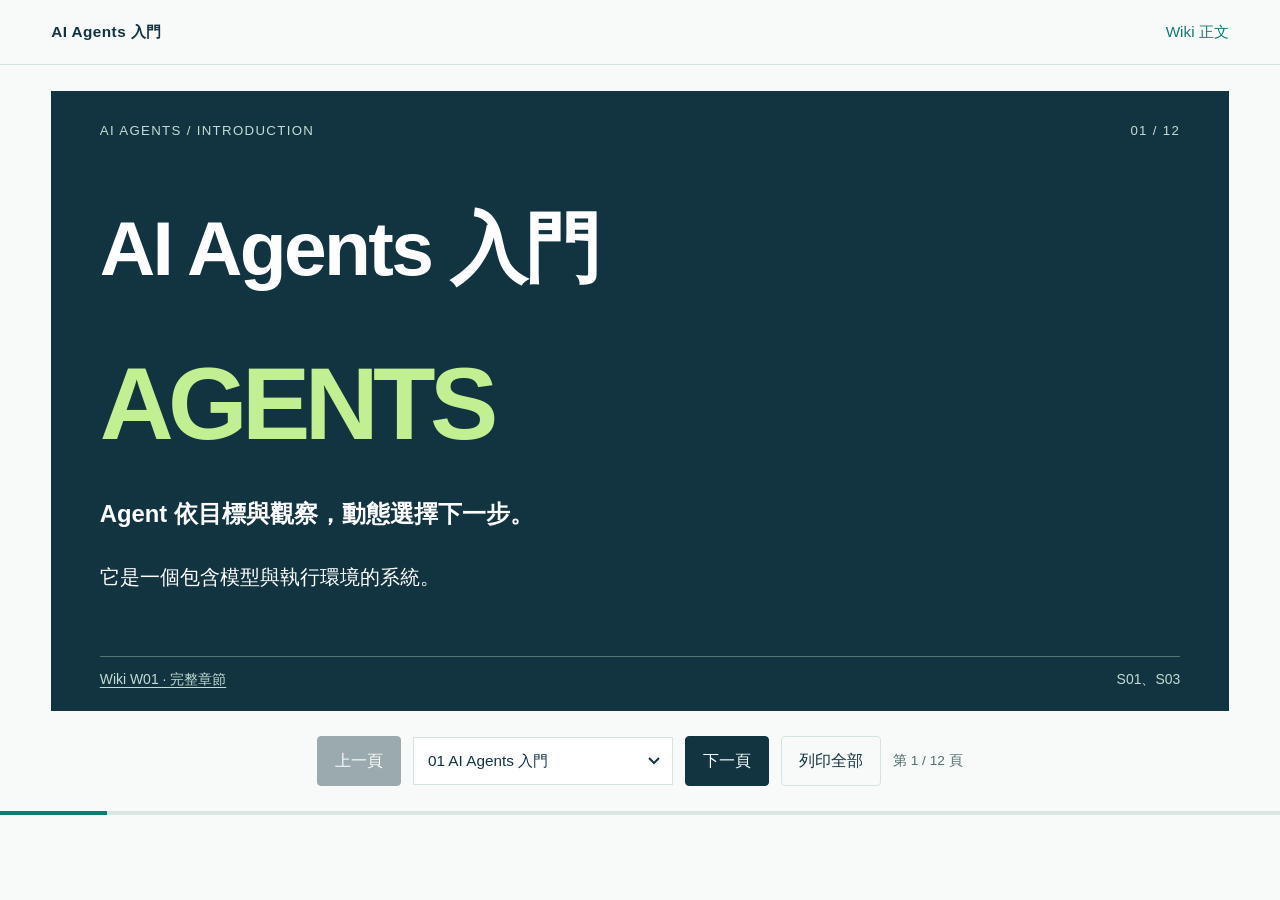
==== commit a2786a76: "Publish concise AI Agents wiki and teaching slides" ====
--- a/slides.html
+++ b/slides.html
@@ -1,16 +1,7 @@
-<!doctype html><html lang="zh-Hant"><head><meta charset="UTF-8"><meta name="viewport" content="width=device-width,initial-scale=1"><meta name="description" content="AI Agents 入門：有來源的 LLM Wiki、12 頁教學 HTML 簡報及實際流程紀錄"><title>教學 HTML 簡報｜AI Agents 入門</title><style>@charset "UTF-8";
-:root{--ink:#102f3b;--navy:#102f3b;--paper:#f8faf9;--mint:#b9f286;--teal:#117b70;--muted:#52676b;--line:#d8e2df;--white:#fff;--orange:#c65c2c;font-family:Arial,"PingFang TC","Microsoft JhengHei",sans-serif;color:var(--ink);background:var(--paper);font-size:17px;line-height:1.75}*{box-sizing:border-box}body{margin:0}a{color:var(--teal);text-underline-offset:.25em}a:hover{text-decoration-thickness:2px}button,a,input,select,summary{-webkit-tap-highlight-color:transparent}button:focus-visible,a:focus-visible,input:focus-visible,select:focus-visible,summary:focus-visible{outline:3px solid var(--orange);outline-offset:4px}button,input,select{font:inherit}button,.button{background:var(--navy);color:white;border:1px solid var(--navy);padding:.65rem 1.15rem;border-radius:4px;cursor:pointer;text-decoration:none;display:inline-block;font-weight:600}button:hover,.button:hover{background:#235465}button:disabled{opacity:.4;cursor:default}.secondary{background:transparent;color:var(--ink);border-color:var(--line)}.secondary:hover{background:#e8efed;color:var(--ink)}.site-header{display:flex;justify-content:space-between;align-items:center;padding:1.05rem 4vw;border-bottom:1px solid var(--line);gap:1rem;min-height:78px;background:var(--paper)}.brand{font-size:.8rem;color:var(--ink);font-weight:700;letter-spacing:.06em;display:flex;align-items:center;gap:.6rem;text-decoration:none;white-space:nowrap}.brand-mark{background:var(--navy);color:var(--mint);font-size:1.1rem;width:32px;height:32px;display:grid;place-items:center}.site-header nav{display:flex;gap:1.7rem;flex-wrap:wrap}.site-header nav a{font-size:.88rem;color:var(--ink);text-decoration:none}.site-header nav a[aria-current]{text-decoration:underline;text-decoration-color:var(--teal);text-decoration-thickness:3px}.site-footer{border-top:1px solid var(--line);font-size:.78rem;color:var(--muted);display:flex;justify-content:space-between;gap:1rem;padding:1.5rem 4vw}.eyebrow{font-family:Arial,sans-serif;letter-spacing:.14em;font-size:.77rem;font-weight:700;color:var(--teal);margin:0 0 1.2rem}h1,h2,h3,p{margin-top:0}h1,h2,h3{line-height:1.25}h1{font-size:clamp(2.1rem,4.5vw,4.3rem);letter-spacing:-.035em;margin-bottom:1.2rem}h2{font-size:1.8rem;letter-spacing:-.02em}h3{font-size:1.25rem}p{margin-bottom:1.2rem}.lead{font-size:1.35rem;line-height:1.65;color:var(--muted);max-width:50rem}.muted,.note{color:var(--muted)}.note{font-size:.86rem;line-height:1.65}.hero{display:grid;grid-template-columns:1fr 1fr;min-height:650px}.hero-copy{padding:4.8rem 5vw 4rem 8vw}.hero h1{font-size:clamp(3.6rem,6.7vw,6.5rem);line-height:1.05;margin-bottom:1.8rem;letter-spacing:-.055em}.hero h1 em{font-style:normal;color:var(--teal);font-size:.68em;letter-spacing:.04em}.hero-lead{font-size:1.5rem;line-height:1.5}.actions{display:flex;align-items:center;flex-wrap:wrap;gap:.9rem;margin:1.4rem 0}.text-link{font-weight:700;padding:.5rem}.hero-diagram{background:var(--navy);color:white;position:relative;display:flex;flex-direction:column;align-items:center;justify-content:center;padding:3rem 1.7rem;overflow:hidden}.diagram-caption{font-size:.78rem;color:#b1cecb;letter-spacing:.18em;align-self:flex-start;margin-left:2rem}.orbit{position:relative;width:310px;height:310px;border:2px solid #668d88;border-radius:50%;margin:2.5rem 0}.orbit:before{content:"";position:absolute;inset:24px;border:1px dashed #547771;border-radius:50%}.orbit-center{position:absolute;inset:85px;display:flex;justify-content:center;align-items:center;flex-direction:column;background:var(--mint);border-radius:50%;color:var(--ink);font-size:1.65rem;line-height:1.2;font-weight:700}.orbit-center small{font-size:.7rem;letter-spacing:.12em;margin-top:.6rem}.orbit-label{position:absolute;background:var(--navy);font-size:.95rem;padding:.3rem .7rem;white-space:nowrap}.orbit-label.one{top:-19px;left:100px}.orbit-label.two{right:-40px;top:133px}.orbit-label.three{bottom:-19px;left:100px}.orbit-label.four{left:-40px;top:133px}.hero-diagram>p{color:#d6e3e1;text-align:center;font-size:1.1rem;line-height:1.6}.home-section{padding:4rem 8vw;border-top:1px solid var(--line)}.learning-lines>a{display:grid;grid-template-columns:70px 1.5fr 1fr;gap:1rem;text-decoration:none;color:var(--ink);padding:1.5rem 0;border-bottom:1px solid var(--line);align-items:center}.learning-lines>a>span{color:var(--teal);font-size:.9rem}.learning-lines strong{font-size:1.15rem}.learning-lines small{color:var(--muted);font-size:.88rem}.home-meta{display:grid;grid-template-columns:1fr 1fr;gap:5rem}.home-meta h2{font-size:1.65rem}.document{max-width:990px;padding:4rem 2.3rem 5rem;margin:auto}.document.wide{max-width:1250px}.document section{margin-top:3.5rem}.document article{scroll-margin-top:2rem}.document dl{display:grid;grid-template-columns:140px 1fr;gap:.6rem 1rem}.document dt{font-weight:700}.document dd{margin:0;overflow-wrap:anywhere}.document blockquote{border-left:4px solid var(--teal);margin:1.5rem 0;padding:1.2rem 1.5rem;background:#eef3f1;overflow-wrap:anywhere}.search-label{display:block;font-weight:600;margin:2rem 0 .5rem}input[type=search]{width:100%;border:1px solid #9db3ac;background:white;padding:.85rem 1rem;border-radius:4px;color:var(--ink)}.wiki-toc{display:flex;flex-wrap:wrap;gap:.6rem 1.2rem;padding:1.2rem 0 2rem}.wiki-toc a{font-size:.86rem}.wiki-entry{border-top:1px solid var(--line);padding:3rem 0 1.5rem}.wiki-entry h2{margin-bottom:1.5rem}.wiki-entry aside{background:#eaf2ee;padding:1.2rem 1.5rem;border-left:3px solid var(--teal)}.wiki-entry aside p:last-child{margin-bottom:0}.claim-id{font-family:monospace;color:var(--teal);font-size:.85rem}.ref{display:inline-block;font-size:.8rem;margin:.4rem .8rem .3rem 0}.related{font-size:.85rem}.source-list{padding:0;list-style:none}.source-list li{padding:1rem 0;border-bottom:1px solid var(--line)}.source-list li span{display:block;color:var(--muted);font-size:.85rem}.table-wrap{width:100%;overflow-x:auto}table{border-collapse:collapse;width:100%;text-align:left;font-size:.95rem}th,td{border-bottom:1px solid var(--line);padding:.9rem .8rem;vertical-align:top}th{background:#eaf1ee;font-size:.85rem}th:first-child,td:first-child{padding-left:.6rem}.flow{display:flex;gap:.5rem;align-items:stretch;margin:1.6rem 0;justify-content:center;flex-wrap:wrap}.flow-node{display:flex;align-items:center;justify-content:center;padding:1rem 1.3rem;border:1px solid #8daaa2;flex:1;min-width:115px;text-align:center;background:#edf5ee}.flow-arrow{align-self:center;color:var(--teal);font-size:1.5rem}.graph-box{padding:1.5rem 1.2rem;border:1px solid var(--line);margin:2rem 0}.graph-box .flow-node{font-size:.92rem;padding:.8rem}.return-line{border-top:2px dashed var(--teal);padding-top:.7rem;color:var(--teal);text-align:center;font-size:.95rem;margin:1.2rem 0}.deck{padding:1.6rem 4vw 1.3rem;max-width:1500px;margin:auto}.slide{display:none;min-height:650px;padding:1.5rem 3rem 1rem;background:white;border:1px solid var(--line);position:relative;flex-direction:column}.slide.is-active{display:flex}.slide-top{display:flex;justify-content:space-between;color:var(--teal);font-size:.76rem;letter-spacing:.12em;margin-bottom:1.3rem}.slide h1{font-size:clamp(2rem,3.8vw,3.45rem);margin-bottom:.65rem;letter-spacing:-.025em}.slide-subtitle{font-size:1.2rem;color:var(--muted);margin-bottom:1.5rem}.slide-content{flex:1;font-size:1.14rem}.slide-content p{line-height:1.75}.slide-content .note{font-size:.86rem;margin-top:1rem;line-height:1.65}.slide-citations{font-size:.78rem;color:var(--muted);border-top:1px solid var(--line);padding-top:.7rem;margin-top:1.2rem;display:flex;justify-content:space-between;flex-wrap:wrap;gap:.2rem 1rem}.slide-citations a{margin:0 .15rem}.deck-controls{display:flex;gap:.7rem;align-items:center;justify-content:center;flex-wrap:wrap;padding:0 4vw 1.2rem}.deck-controls button,.deck-controls select{font-size:.85rem;padding:.45rem .8rem}.deck-controls select{max-width:300px;background:white;border:1px solid var(--line);border-radius:4px;color:var(--ink);appearance:none;padding-right:2rem;background-image:url("data:image/svg+xml,%3Csvg xmlns='http://www.w3.org/2000/svg' width='12' height='8'%3E%3Cpath d='M1 1l5 5 5-5' fill='none' stroke='%23102f3b' stroke-width='2'/%3E%3C/svg%3E");background-repeat:no-repeat;background-position:right .7rem center}.deck-controls span{font-size:.78rem;color:var(--muted)}.progress{height:4px;background:#dde7e0}.progress span{display:block;height:100%;width:8.33%;background:var(--teal);transition:width .15s}.deck~.site-footer{margin-top:1rem}.split{display:grid;grid-template-columns:1fr 1fr;gap:2.8rem;margin:1.5rem 0}.split>div+div{border-left:1px solid var(--line);padding-left:2.5rem}.split h3{color:var(--teal);font-size:1.35rem}.cover{background:var(--navy);color:white;border-color:var(--navy)}.cover .slide-top,.cover .slide-citations,.cover .muted,.cover .slide-subtitle{color:#c7dcd5}.cover .slide-citations{border-color:#57706e}.cover .slide-citations a{color:var(--mint)}.cover-word{font-size:clamp(3rem,7vw,6rem);font-weight:800;letter-spacing:-.06em;line-height:1;margin:1.7rem 0 2rem;color:var(--mint)}.cover-word span{display:block;font-size:1.1rem;color:white;letter-spacing:.15em;margin-top:1.3rem}.cover .lead{color:white;font-size:1.15rem;max-width:42rem}.cover .muted{font-size:.85rem}.task-quote{font-size:clamp(1.5rem,2.5vw,2.2rem);font-weight:600;line-height:1.5;padding:1.1rem 0;color:var(--teal)}.big-line{font-size:clamp(1.5rem,2.8vw,2.5rem);color:var(--teal);font-weight:700;margin:1.8rem 0;line-height:1.4}.code-block{display:grid;grid-template-columns:180px 1fr;gap:1rem;background:var(--navy);color:var(--mint);padding:1.5rem 2rem;margin:.6rem 0 1.5rem}.code-block>span{font-size:.9rem;color:#d1dfdb}.code-block code{overflow-wrap:anywhere;font-size:1rem}.large-list{padding:0;list-style:none;margin:0}.large-list li{display:flex;gap:1.8rem;border-bottom:1px solid var(--line);padding:1rem 0;align-items:baseline}.large-list strong{color:var(--teal);min-width:8rem}.large-list span{font-size:1.1rem}.demo-stage{padding:1.5rem 2rem;background:#eaf2ee;min-height:190px;border-left:5px solid var(--teal)}.demo-stage>span{font-size:.85rem;color:var(--teal);font-weight:700}.demo-stage h3{font-size:1.5rem;margin:1rem 0 .8rem}.demo-stage p{font-size:1.05rem;margin:0}.question{font-size:1.4rem;max-width:50rem}.quiz button{font-size:1rem}.quiz #quiz-feedback{background:#eef3f1;padding:.7rem 1rem;font-size:1rem}details{margin-top:1.4rem;font-size:1rem}summary{cursor:pointer;color:var(--teal);font-weight:700}details p{margin:.8rem 0}.sr-only{position:absolute;width:1px;height:1px;padding:0;margin:-1px;overflow:hidden;clip:rect(0,0,0,0);white-space:nowrap;border:0}[hidden]{display:none!important}
-@media(min-width:1500px){.slide{min-height:700px}}@media(max-width:900px){.site-header{flex-direction:column;align-items:flex-start;padding:1rem 5vw}.site-header nav{gap:1.3rem}.hero{grid-template-columns:1fr 1fr;min-height:620px}.hero-copy{padding:3.2rem 5vw}.orbit{width:240px;height:240px}.orbit-center{inset:60px}.orbit-label.one,.orbit-label.three{left:64px}.orbit-label.two,.orbit-label.four{top:98px}.hero-diagram{padding:2rem 1rem}.hero-diagram .diagram-caption{margin-left:0}.orbit-label{font-size:.85rem}.home-section{padding:3rem 5vw}.home-meta{gap:2rem}.learning-lines>a{grid-template-columns:50px 1fr}.learning-lines small{grid-column:2}.slide{padding:1.5rem 2rem;min-height:680px}.slide-content{font-size:1.05rem}.code-block{grid-template-columns:140px 1fr}.large-list{font-size:1rem}}
-@media(max-width:620px){:root{font-size:16px}.site-header nav{gap:.7rem 1.1rem}.site-header nav a{font-size:.85rem}.brand{font-size:.75rem}.hero{grid-template-columns:1fr}.hero-copy{padding:3rem 7vw}.hero h1{font-size:4.4rem}.hero-diagram{min-height:440px;padding:2rem}.orbit{width:250px;height:250px;margin:2.5rem 0}.orbit-center{inset:65px}.orbit-label.one,.orbit-label.three{left:70px}.orbit-label.two,.orbit-label.four{top:104px}.hero-diagram>p{font-size:1rem}.home-section{padding:2.6rem 7vw}.home-meta{grid-template-columns:1fr;gap:2.5rem}.home-section h2{font-size:1.6rem}.site-footer{flex-direction:column;padding:1.3rem 6vw}.document{padding:2.7rem 6vw}.document h1{font-size:2.2rem}.document h2{font-size:1.6rem}.document dl{grid-template-columns:1fr;gap:.1rem}.document dd{margin-bottom:.7rem}.wiki-entry{padding-top:2rem}.deck{padding:1rem 3vw}.slide{min-height:700px;padding:1.2rem 1.2rem .8rem}.slide-top{font-size:.67rem;margin-bottom:1.1rem}.slide h1{font-size:2rem}.slide-subtitle{font-size:1rem}.slide-content{font-size:1rem}.slide-content .note{font-size:.85rem}.split{grid-template-columns:1fr;gap:.4rem;margin:1rem 0}.split>div+div{border-left:none;padding-left:0;border-top:1px solid var(--line);padding-top:1rem}.split h3{font-size:1.2rem}.split p{margin-bottom:.7rem}.flow{gap:.3rem;margin:1rem 0}.flow-node{padding:.5rem .6rem;min-width:100px;font-size:.95rem}.flow-arrow{font-size:1.1rem}.code-block{grid-template-columns:1fr;padding:1.2rem;gap:.4rem}.code-block code{font-size:.9rem;margin-bottom:.5rem}.large-list li{display:block;padding:.75rem 0}.large-list strong{display:block;margin-bottom:.3rem}.large-list span{font-size:1rem}.task-quote{font-size:1.5rem}.cover-word{font-size:3.6rem}.cover-word span{font-size:.95rem}.cover .lead{font-size:1.1rem}.slide-citations{font-size:.75rem;display:block}.slide-citations span{display:block}.deck-controls{gap:.4rem;padding:0 4vw 1rem}.deck-controls select{width:190px}.deck-controls button{font-size:.8rem;padding:.4rem .6rem}#slide-status{width:100%;text-align:center}.demo-stage{padding:1.2rem;min-height:240px}.demo-stage h3{font-size:1.2rem}.demo-stage p{font-size:1rem}.question{font-size:1.2rem}.quiz button{font-size:.9rem}.slide table{font-size:.85rem}.slide td,.slide th{padding:.6rem .4rem}.graph-box{padding:.5rem}.graph-box .flow-node{min-width:100%;flex:1}.graph-box .flow-arrow{transform:rotate(90deg);margin:auto}.graph-box .flow{flex-direction:column}.progress{margin-top:.2rem}}
-@media print{@page{size:A4 landscape;margin:10mm}.site-header,.site-footer,.deck-controls,.progress{display:none!important}body{background:white;font-size:12pt}.deck{padding:0;max-width:none}.slide,.slide.is-active{display:flex!important;width:100%;height:auto;min-height:175mm;break-after:page;page-break-after:always;border:0;padding:5mm 8mm}.slide:last-child{break-after:auto}.slide h1{font-size:28pt}.slide-content{font-size:14pt}.slide-subtitle{font-size:15pt}.slide .note{font-size:10pt}.slide-citations{font-size:10pt}.cover{background:white;color:var(--ink)}.cover .slide-top,.cover .slide-subtitle,.cover .muted,.cover .lead,.cover-word span{color:var(--ink)}.cover-word{font-size:60pt;color:var(--teal)}.cover .slide-citations,.cover .slide-citations a{color:var(--teal)}button{display:none}.demo-stage{min-height:120px}.split{grid-template-columns:1fr 1fr}.flow-node,th,.demo-stage{print-color-adjust:exact}.document{max-width:none;padding:0}.document section{break-inside:avoid}}
-
-.between-flow{text-align:center;color:var(--teal);font-size:1.7rem;line-height:1;margin:-.5rem 0}
-</style></head><body><header class="site-header"><strong>AI Agents 入門</strong><a href="index.html">Wiki 正文</a></header><main class="deck" id="deck"><section class="slide cover" id="slide-1" data-slide="1" aria-label="第 1 頁：AI Agents 入門"><div class="slide-top"><span>AI AGENTS / INTRODUCTION</span><span>01 / 12</span></div><h1>AI Agents 入門</h1><p class="slide-subtitle">理解一個會選擇下一步的 AI 系統</p><div class="slide-content"><div class="cover-word">AGENTS<span>觀察。選擇。行動。</span></div><p class="lead">認識 Agent、工具迴圈與停止條件。</p><p class="muted">學校＿＿　學號＿＿　系級＿＿　姓名＿＿</p></div><div class="slide-citations">Wiki：<a href="index.html#W01">W01</a><span>原文：<a href="https://www.anthropic.com/research/building-effective-agents">S01</a> · <a href="https://docs.langchain.com/oss/python/langgraph/workflows-agents">S03</a></span></div></section><section class="slide scenario" id="slide-2" data-slide="2" aria-label="第 2 頁：先看一個任務"><div class="slide-top"><span>AI AGENTS / INTRODUCTION</span><span>02 / 12</span></div><h1>先看一個任務</h1><p class="slide-subtitle">幫我整理三篇校園活動資料，做成有來源的摘要</p><div class="slide-content"><div class="task-quote">「幫我整理三篇校園活動資料，<br>做成有來源的摘要。」</div><div class="split"><div><h3>只回答的情境</h3><p>提供搜尋方法或整理建議。</p></div><div><h3>Agent 的情境</h3><p>選擇查詢工具、閱讀結果，再決定是否補查。</p></div></div><p class="note">教學情境；聊天產品也可能具備工具。</p></div><div class="slide-citations">Wiki：<a href="index.html#W01">W01</a> · <a href="index.html#W03">W03</a><span>原文：<a href="https://www.anthropic.com/research/building-effective-agents">S01</a> · <a href="https://docs.langchain.com/oss/python/langgraph/workflows-agents">S03</a> · <a href="https://docs.langchain.com/oss/python/langchain/tools">S06</a></span></div></section><section class="slide compare" id="slide-3" data-slide="3" aria-label="第 3 頁：聊天、Workflow、Agent"><div class="slide-top"><span>AI AGENTS / INTRODUCTION</span><span>03 / 12</span></div><h1>聊天、Workflow、Agent</h1><p class="slide-subtitle">觀察誰在決定下一步</p><div class="slide-content"><div class="table-wrap"><table><thead><tr><th>形式</th><th>下一步怎麼決定？</th><th>教學例子</th></tr></thead><tbody><tr><td>單次聊天</td><td>收到問題後回覆</td><td>解釋活動摘要怎麼寫</td></tr><tr><td>Workflow</td><td>依預設步驟與分支</td><td>固定先查詢，再套用摘要格式</td></tr><tr><td>Agent</td><td>模型依觀察動態選擇</td><td>查到資料不足後，選擇換關鍵詞</td></tr></tbody></table></div><p class="note">判斷重點：誰決定下一步？</p></div><div class="slide-citations">Wiki：<a href="index.html#W01">W01</a> · <a href="index.html#W06">W06</a><span>原文：<a href="https://www.anthropic.com/research/building-effective-agents">S01</a> · <a href="https://docs.langchain.com/oss/python/langgraph/workflows-agents">S03</a></span></div></section><section class="slide parts" id="slide-4" data-slide="4" aria-label="第 4 頁：Agent 的基本組件"><div class="slide-top"><span>AI AGENTS / INTRODUCTION</span><span>04 / 12</span></div><h1>Agent 的基本組件</h1><p class="slide-subtitle">目標、模型、工具、狀態與控制流程</p><div class="slide-content"><div class="flow"><div class="flow-node">目標</div><span class="flow-arrow" aria-hidden="true">→</span><div class="flow-node">模型選擇</div><span class="flow-arrow" aria-hidden="true">→</span><div class="flow-node">工具執行</div><span class="flow-arrow" aria-hidden="true">→</span><div class="flow-node">結果與狀態</div><span class="flow-arrow" aria-hidden="true">→</span><div class="flow-node">再決策</div></div><div class="split"><p><strong>工具</strong>讓系統查詢或行動，執行結果回到流程。</p><p><strong>狀態</strong>保存當前任務所需資訊；跨對話記憶則需另外設計。</p></div><p class="note">入門架構示意。</p></div><div class="slide-citations">Wiki：<a href="index.html#W02">W02</a> · <a href="index.html#W03">W03</a> · <a href="index.html#W04">W04</a><span>原文：<a href="https://arxiv.org/abs/2210.03629">S02</a> · <a href="https://docs.langchain.com/oss/python/concepts/memory">S04</a> · <a href="https://docs.langchain.com/oss/python/langchain/tools">S06</a></span></div></section><section class="slide loop" id="slide-5" data-slide="5" aria-label="第 5 頁：決策與行動迴圈"><div class="slide-top"><span>AI AGENTS / INTRODUCTION</span><span>05 / 12</span></div><h1>決策與行動迴圈</h1><p class="slide-subtitle">先看工具結果，再決定下一步</p><div class="slide-content"><div class="flow"><div class="flow-node">選擇行動</div><span class="flow-arrow" aria-hidden="true">→</span><div class="flow-node">工具執行</div><span class="flow-arrow" aria-hidden="true">→</span><div class="flow-node">取得觀察</div><span class="flow-arrow" aria-hidden="true">→</span><div class="flow-node">檢查目標</div></div><div class="return-line">尚未完成：帶著新觀察回到「選擇行動」</div><p class="fact" data-claim="C03">ReAct 展示推理與行動交錯的方式：根據當前資訊選擇行動，取得外部觀察，再調整下一步。</p><p class="note">案例最多執行 3 次，資料不足就停止（教學規則）。</p></div><div class="slide-citations">Wiki：<a href="index.html#W02">W02</a><span>原文：<a href="https://arxiv.org/abs/2210.03629">S02</a></span></div></section><section class="slide tool" id="slide-6" data-slide="6" aria-label="第 6 頁：一次工具呼叫"><div class="slide-top"><span>AI AGENTS / INTRODUCTION</span><span>06 / 12</span></div><h1>一次工具呼叫</h1><p class="slide-subtitle">模型提出請求，程式實際執行</p><div class="slide-content"><div class="code-block"><span>模型提出</span><code>search_wiki(query="短期記憶")</code><span>執行環境回傳</span><code>{ page: "W04", source: "S04" }</code></div><p class="fact" data-claim="C04">工具有明確的輸入與輸出。模型提出工具名稱與參數，執行環境呼叫函式，再把結果交回後續流程。</p><p class="note">教學示意：提出呼叫後，仍須確認執行成功。</p></div><div class="slide-citations">Wiki：<a href="index.html#W03">W03</a><span>原文：<a href="https://docs.langchain.com/oss/python/langchain/tools">S06</a></span></div></section><section class="slide memory" id="slide-7" data-slide="7" aria-label="第 7 頁：記憶不是自動學習"><div class="slide-top"><span>AI AGENTS / INTRODUCTION</span><span>07 / 12</span></div><h1>記憶不是自動學習</h1><p class="slide-subtitle">對話狀態與外部知識庫各有用途</p><div class="slide-content"><div class="split"><div><h3>短期記憶</h3><p>同一次對話的訊息、目前進度與已取得的資料。</p></div><div><h3>長期記憶</h3><p>跨對話保存、可再次取用的資訊；需要管理保存與檢索。</p></div></div><div class="big-line">Wiki 是外部知識，不是模型權重。</div><p class="note">本作業從 Wiki 取用資料，不更新模型權重。</p></div><div class="slide-citations">Wiki：<a href="index.html#W04">W04</a><span>原文：<a href="https://docs.langchain.com/oss/python/concepts/memory">S04</a></span></div></section><section class="slide workflow" id="slide-8" data-slide="8" aria-label="第 8 頁：選擇合適的流程"><div class="slide-top"><span>AI AGENTS / INTRODUCTION</span><span>08 / 12</span></div><h1>選擇合適的流程</h1><p class="slide-subtitle">從固定任務開始，再評估自主程度</p><div class="slide-content"><p class="fact" data-claim="C08">任務步驟已知時可先用固定 workflow；需要依新觀察選擇下一步時，再考慮動態 Agent。</p><div class="split"><div><h3>固定摘要工作</h3><p>查詢資料 → 產生摘要 → 填入模板，依預設步驟執行。</p></div><div><h3>若改用 Agent</h3><p>可讓模型依缺口選擇查詢與補資料，但仍要定義檢查與停止規則。</p></div></div></div><div class="slide-citations">Wiki：<a href="index.html#W06">W06</a><span>原文：<a href="https://www.anthropic.com/research/building-effective-agents">S01</a> · <a href="https://docs.langchain.com/oss/python/langgraph/workflows-agents">S03</a></span></div></section><section class="slide guard" id="slide-9" data-slide="9" aria-label="第 9 頁：檢查與停止條件"><div class="slide-top"><span>AI AGENTS / INTRODUCTION</span><span>09 / 12</span></div><h1>檢查與停止條件</h1><p class="slide-subtitle">讓系統知道何時重試、何時請人介入</p><div class="slide-content"><ol class="large-list"><li><strong>證據不夠</strong><span>退回查詢，不補寫沒根據的事實。</span></li><li><strong>動作需核准</strong><span>寄信、寫入等動作在本案例先暫停，交由人檢查。</span></li><li><strong>超過上限</strong><span>最多 3 次仍未完成，就回報缺口並停止。</span></li></ol><p class="note">案例規則：依任務設定核准條件。</p></div><div class="slide-citations">Wiki：<a href="index.html#W05">W05</a> · <a href="index.html#W02">W02</a><span>原文：<a href="https://arxiv.org/abs/2210.03629">S02</a> · <a href="https://docs.langchain.com/oss/python/langgraph/interrupts">S05</a> · <a href="https://docs.langchain.com/oss/python/langchain/tools">S06</a></span></div></section><section class="slide demo" id="slide-10" data-slide="10" aria-label="第 10 頁：試跑一次研究助手"><div class="slide-top"><span>AI AGENTS / INTRODUCTION</span><span>10 / 12</span></div><h1>試跑一次研究助手</h1><p class="slide-subtitle">按步驟觀察：查詢 → 證據不足 → 重查 → 完成</p><div class="slide-content"><p class="note">固定教學模擬</p><div class="demo-stage" aria-live="polite"><span id="demo-label">準備開始</span><h3 id="demo-title">目標：找齊三篇有來源的資料</h3><p id="demo-text">按「下一步」查看觀察如何影響行動。</p></div><div class="actions"><button type="button" id="demo-next">下一步</button><button type="button" class="secondary" id="demo-reset">重設案例</button></div></div><div class="slide-citations">Wiki：<a href="index.html#W02">W02</a> · <a href="index.html#W03">W03</a> · <a href="index.html#W05">W05</a><span>原文：<a href="https://arxiv.org/abs/2210.03629">S02</a> · <a href="https://docs.langchain.com/oss/python/langgraph/interrupts">S05</a> · <a href="https://docs.langchain.com/oss/python/langchain/tools">S06</a></span></div></section><section class="slide quiz" id="slide-11" data-slide="11" aria-label="第 11 頁：確認你理解了"><div class="slide-top"><span>AI AGENTS / INTRODUCTION</span><span>11 / 12</span></div><h1>確認你理解了</h1><p class="slide-subtitle">用情境判斷，而不是背名詞</p><div class="slide-content"><div class="quiz"><p class="question">每次都固定先查 Wiki，再把摘要填入模板。比較接近哪一種？</p><div class="actions"><button data-answer="wrong">Agent，因為有用工具</button><button data-answer="right">Workflow，因為路徑固定</button></div><p id="quiz-feedback" aria-live="polite">選一個答案，查看理由。</p></div><details><summary>延伸兩題與解答</summary><p>1. 有工具等於結果正確嗎？不等於，工具輸出仍須檢查。</p><p>2. 保存 Wiki 等於模型學會了嗎？不等於，它是外部儲存與取用。</p></details></div><div class="slide-citations">Wiki：<a href="index.html#W01">W01</a> · <a href="index.html#W03">W03</a> · <a href="index.html#W04">W04</a> · <a href="index.html#W06">W06</a><span>原文：<a href="https://www.anthropic.com/research/building-effective-agents">S01</a> · <a href="https://docs.langchain.com/oss/python/langgraph/workflows-agents">S03</a> · <a href="https://docs.langchain.com/oss/python/concepts/memory">S04</a> · <a href="https://docs.langchain.com/oss/python/langchain/tools">S06</a></span></div></section><section class="slide end" id="slide-12" data-slide="12" aria-label="第 12 頁：把概念帶回自己的任務"><div class="slide-top"><span>AI AGENTS / INTRODUCTION</span><span>12 / 12</span></div><h1>把概念帶回自己的任務</h1><p class="slide-subtitle">能說清楚目標、工具、檢查與停止，就是好的起點</p><div class="slide-content"><div class="big-line">先定義一件做得完的事。</div><ol class="large-list"><li><strong>目標</strong><span>完成後能交出什麼？</span></li><li><strong>證據與工具</strong><span>需要哪些資料，允許哪些動作？</span></li><li><strong>檢查與停止</strong><span>何時重試、何時請人介入？</span></li></ol><p><a href="index.html">回到 Wiki 深入閱讀</a></p></div><div class="slide-citations">Wiki：<a href="index.html#W01">W01</a> · <a href="index.html#W05">W05</a> · <a href="index.html#W06">W06</a><span>原文：<a href="https://www.anthropic.com/research/building-effective-agents">S01</a> · <a href="https://docs.langchain.com/oss/python/langgraph/workflows-agents">S03</a> · <a href="https://docs.langchain.com/oss/python/langgraph/interrupts">S05</a> · <a href="https://docs.langchain.com/oss/python/langchain/tools">S06</a></span></div></section></main><div class="deck-controls"><button id="prev" type="button" aria-label="上一頁">上一頁</button><label for="slide-select" class="sr-only">選擇頁面</label><select id="slide-select"><option value="1">01 AI Agents 入門</option><option value="2">02 先看一個任務</option><option value="3">03 聊天、Workflow、Agent</option><option value="4">04 Agent 的基本組件</option><option value="5">05 決策與行動迴圈</option><option value="6">06 一次工具呼叫</option><option value="7">07 記憶不是自動學習</option><option value="8">08 選擇合適的流程</option><option value="9">09 檢查與停止條件</option><option value="10">10 試跑一次研究助手</option><option value="11">11 確認你理解了</option><option value="12">12 把概念帶回自己的任務</option></select><button id="next" type="button" aria-label="下一頁">下一頁</button><button class="secondary" id="print" type="button">列印全部</button><span id="slide-status" aria-live="polite">第 1 / 12 頁</span></div><div class="progress" aria-hidden="true"><span id="progress-fill"></span></div><script>(()=>{'use strict';
-const search=document.querySelector('#wiki-search');
-if(search){const entries=[...document.querySelectorAll('.wiki-entry')];search.addEventListener('input',()=>{const q=search.value.trim().toLowerCase();let count=0;for(const e of entries){const show=!q||e.dataset.search.includes(q);e.hidden=!show;if(show)count++;}document.querySelector('#search-count').textContent=count?`${count} 個概念頁`:'找不到符合內容；請換用「工具」「記憶」等關鍵詞。';});document.querySelectorAll('.wiki-toc a,.related a').forEach(a=>a.addEventListener('click',()=>{search.value='';entries.forEach(e=>e.hidden=false);document.querySelector('#search-count').textContent='6 個概念頁';}));}
-const slides=[...document.querySelectorAll('.slide')];
-if(slides.length){let current=1;const select=document.querySelector('#slide-select');const setSlide=(n,update=true)=>{current=Math.min(slides.length,Math.max(1,Number(n)||1));slides.forEach((s,i)=>{const active=i===current-1;s.classList.toggle('is-active',active);s.setAttribute('aria-hidden',String(!active));});select.value=String(current);document.querySelector('#prev').disabled=current===1;document.querySelector('#next').disabled=current===slides.length;document.querySelector('#slide-status').textContent=`第 ${current} / ${slides.length} 頁`;document.querySelector('#progress-fill').style.width=`${current/slides.length*100}%`;if(update)history.replaceState(null,'',`#slide-${current}`);};const readHash=()=>setSlide(location.hash.match(/^#slide-(\d+)$/)?.[1]||1,false);readHash();window.addEventListener('hashchange',readHash);document.querySelector('#prev').addEventListener('click',()=>setSlide(current-1));document.querySelector('#next').addEventListener('click',()=>setSlide(current+1));select.addEventListener('change',()=>setSlide(select.value));document.querySelector('#print').addEventListener('click',()=>window.print());document.addEventListener('keydown',e=>{if(/INPUT|SELECT|TEXTAREA|BUTTON/.test(e.target.tagName)||e.target.isContentEditable)return;if(e.key==='ArrowRight'||e.key==='PageDown'){e.preventDefault();setSlide(current+1);}if(e.key==='ArrowLeft'||e.key==='PageUp'){e.preventDefault();setSlide(current-1);}if(e.key==='Home'){e.preventDefault();setSlide(1);}if(e.key==='End'){e.preventDefault();setSlide(slides.length);}});}
-const next=document.querySelector('#demo-next');if(next){let step=0;const steps=[['準備開始','目標：找齊三篇有來源的資料','按「下一步」查看觀察如何影響行動。'],['第 1 次：查詢','工具只回傳兩篇可用資料','觀察：尚缺一篇，因此沒有達到目標。'],['檢查未通過','改用較具體的關鍵詞','把缺口放回狀態，再選擇下一個查詢。'],['第 2 次：重查','找到第三篇不同來源的資料','檢查是否重複、是否符合主題；此教學案例假設通過。'],['目標達成：停止','整理成有來源的摘要','已完成就不繼續查詢。若到第 3 次仍不足，則停止並回報缺口。']];const render=()=>{const s=steps[step];document.querySelector('#demo-label').textContent=s[0];document.querySelector('#demo-title').textContent=s[1];document.querySelector('#demo-text').textContent=s[2];next.disabled=step===steps.length-1;};next.addEventListener('click',()=>{step=Math.min(step+1,steps.length-1);render();});document.querySelector('#demo-reset').addEventListener('click',()=>{step=0;render();});}
-document.querySelectorAll('[data-answer]').forEach(b=>b.addEventListener('click',()=>{document.querySelector('#quiz-feedback').textContent=b.dataset.answer==='right'?'答對了。這個例子由固定路徑控制，是 Workflow；使用工具本身不足以判定為 Agent。':'再想一下：工具提供能力；這個例子的下一步仍由固定路徑決定，所以較接近 Workflow。';}));
-})();
-</script></body></html>+<!doctype html><html lang="zh-Hant"><head><meta charset="UTF-8"><meta name="viewport" content="width=device-width,initial-scale=1"><title>AI Agents 入門｜教學簡報</title><style>
+:root{font:17px/1.8 Arial,"PingFang TC","Microsoft JhengHei",sans-serif;color:#123440;background:#f8faf9;--green:#117b70;--navy:#123440;--line:#d6e2dd;--mint:#c1ef91}*{box-sizing:border-box}body{margin:0}a{color:var(--green);text-underline-offset:.25em}button,select{font:inherit}button,a,select,summary{touch-action:manipulation}button:focus-visible,a:focus-visible,select:focus-visible,summary:focus-visible{outline:3px solid #c65c2c;outline-offset:3px}header{display:flex;justify-content:space-between;align-items:center;gap:1rem;padding:1rem 4vw;border-bottom:1px solid var(--line);font-size:.9rem;min-height:65px}header a{text-decoration:none}header strong{letter-spacing:.03em}h1,h2,h3{line-height:1.3;margin-top:0}h1{font-size:clamp(2.2rem,4vw,3.6rem);letter-spacing:-.035em}h2{font-size:1.7rem}h3{font-size:1.15rem}p{margin:0 0 1.2rem}small{font-size:.8rem;color:#526c70}.eyebrow{color:var(--green);letter-spacing:.14em;font-size:.78rem;font-weight:700}.book{max-width:1180px;padding:3.5rem 4vw 5rem;margin:auto;display:grid;grid-template-columns:220px minmax(0,1fr);gap:4rem}.book-nav{align-self:start;position:sticky;top:2rem;font-size:.88rem}.book-nav a{display:block;text-decoration:none;color:#47626a;margin:.65rem 0;line-height:1.6}.book-nav a:hover{color:var(--green)}.book-content>p{font-size:1.1rem;color:#45616a}.chapter{border-top:1px solid var(--line);padding:2.6rem 0 1.5rem;scroll-margin-top:1rem}.chapter p{line-height:1.95}.chapter h2{margin-bottom:1.6rem}.chapter aside{background:#edf4ef;padding:1rem 1.3rem;border-left:3px solid var(--green);margin:1.3rem 0}.chapter aside p{margin:.3rem 0;font-weight:600}.source-list{padding-left:1.4rem}.source-list li{margin:1.1rem 0}.source-list p{margin:.3rem 0;color:#526c70;font-size:.88rem}.chapter-ref{margin-top:1.3rem;font-size:.82rem;color:#526c70}.chapter-ref a{margin-right:.8rem}.table-wrap{overflow-x:auto;margin:1.3rem 0}table{border-collapse:collapse;width:100%;text-align:left;font-size:.95rem}th,td{border-bottom:1px solid var(--line);padding:.8rem .9rem;vertical-align:top}th{background:#eaf2ed;font-size:.85rem}.items{padding:0;list-style:none;margin:1.4rem 0}.items li{display:grid;grid-template-columns:150px 1fr;gap:1rem;border-bottom:1px solid var(--line);padding:.75rem 0}.items strong{color:var(--green)}pre{white-space:pre-wrap;overflow-wrap:anywhere;background:var(--navy);color:var(--mint);padding:1.3rem 1.5rem;font-size:1rem;line-height:1.8}.flow{display:flex;align-items:stretch;gap:.6rem;margin:2rem 0}.flow-node{flex:1;min-width:0;text-align:center;padding:1.1rem .6rem;border:1px solid #9cb8ab;background:#eff5ee;display:grid;place-items:center}.flow-arrow{align-self:center;color:var(--green);font-size:1.4rem}.steps{padding-left:1.4rem}.steps li{margin:1.1rem 0}.steps p{margin:.3rem 0}.deck{max-width:1450px;padding:1.5rem 4vw;margin:auto}.slide{display:none;min-height:620px;flex-direction:column;background:white;border:1px solid var(--line);padding:1.6rem 2.8rem 1rem}.slide.active{display:flex}.slide-top{display:flex;justify-content:space-between;font-size:.78rem;color:var(--green);letter-spacing:.1em;margin-bottom:1.6rem}.slide h1{font-size:clamp(2rem,3.3vw,3rem);margin-bottom:1.5rem}.slide-body{flex:1;font-size:1.2rem;line-height:1.75}.slide-body>p{max-width:58rem}.slide-foot{margin-top:1rem;border-top:1px solid var(--line);padding-top:.6rem;font-size:.82rem;display:flex;justify-content:space-between;gap:1rem}.takeaway{font-size:1.35rem;color:var(--green);font-weight:600;margin:1.5rem 0}.cover{background:var(--navy);color:white;border-color:var(--navy)}.cover h1{font-size:clamp(2.5rem,6vw,5rem);margin-top:1.7rem}.cover .slide-top,.cover .slide-foot,.cover .slide-foot a{color:#c4dcd3}.cover .hero-word{font-size:clamp(3.5rem,8vw,7rem);font-weight:800;color:var(--mint);line-height:1;margin:1.7rem 0 2.2rem;letter-spacing:-.055em}.cover .takeaway{color:white;font-size:1.4rem;max-width:45rem}.cover .slide-foot{border-color:#557571}.controls{display:flex;justify-content:center;align-items:center;gap:.7rem;flex-wrap:wrap;padding:0 4vw 1.5rem}button{cursor:pointer;background:var(--navy);border:1px solid var(--navy);color:white;padding:.55rem 1rem;border-radius:4px;font-size:.95rem}button:hover{background:#25566a}button:disabled{opacity:.4;cursor:default}.secondary{background:transparent;color:var(--navy);border-color:var(--line)}.secondary:hover{background:#e3ece8}select{appearance:none;padding:.55rem 2rem .55rem .8rem;border:1px solid var(--line);color:var(--navy);background:white;font-size:.9rem;width:260px;background-image:url("data:image/svg+xml,%3Csvg xmlns='http://www.w3.org/2000/svg' width='12' height='8'%3E%3Cpath d='M1 1l5 5 5-5' fill='none' stroke='%23123440' stroke-width='2'/%3E%3C/svg%3E");background-repeat:no-repeat;background-position:right .7rem center}.status{font-size:.8rem;color:#526c70}.progress{height:4px;background:#dce6e0}.progress span{display:block;height:100%;background:var(--green)}.demo{background:#edf4ef;border-left:4px solid var(--green);padding:1.5rem 1.8rem;margin:1.4rem 0;min-height:210px}.demo h3{font-size:1.6rem;margin:1rem 0}.demo p{font-size:1.1rem;margin:0}.demo small{font-weight:700;color:var(--green)}.actions{display:flex;flex-wrap:wrap;gap:.8rem;margin:1.1rem 0}.question{font-size:1.45rem}.feedback{background:#edf4ef;padding:1rem 1.3rem;font-size:1rem;margin-top:1.4rem}.note{font-size:.85rem;color:#526c70}.return-line{border-top:2px dashed var(--green);padding-top:.7rem;color:var(--green);text-align:center;font-size:1rem;margin:1.3rem 0}.sr-only{position:absolute;width:1px;height:1px;overflow:hidden;clip:rect(0,0,0,0)}
+@media(max-width:950px){.book{grid-template-columns:1fr;gap:1.5rem;max-width:830px}.book-nav{position:static;display:flex;gap:.4rem 1.2rem;flex-wrap:wrap}.book-nav a{margin:0}.book-nav .eyebrow{width:100%;margin-bottom:.5rem}.slide{padding:1.5rem 1.8rem;min-height:650px}.slide-body{font-size:1.08rem}.slide h1{font-size:2.2rem}.slide .items li{grid-template-columns:120px 1fr}.takeaway{font-size:1.2rem}}
+@media(max-width:620px){:root{font-size:16px}header{padding:.9rem 6vw}.book{padding:2rem 6vw 4rem}.book h1{font-size:2.3rem}.chapter h2{font-size:1.5rem}.chapter{padding:2rem 0 1rem}.book-nav{font-size:.85rem}.items li,.slide .items li{grid-template-columns:1fr;gap:.2rem;padding:.6rem 0}.flow{flex-direction:column;gap:.3rem;margin:1rem 0}.flow-node{padding:.6rem}.flow-arrow{transform:rotate(90deg);font-size:1.1rem}.deck{padding:1rem 3vw}.slide{padding:1.2rem;min-height:700px}.slide h1{font-size:1.85rem;margin-bottom:1.2rem}.slide-top{font-size:.68rem;margin-bottom:1.5rem}.slide-body{font-size:1.05rem}.slide-foot{font-size:.77rem;flex-wrap:wrap}.slide table{font-size:.85rem}.slide th,.slide td{padding:.6rem .4rem}.takeaway{font-size:1.13rem}.cover h1{font-size:2.9rem}.cover .hero-word{font-size:4rem;margin:2rem 0}.cover .takeaway{font-size:1.25rem}pre{padding:1rem;font-size:.85rem}.demo{padding:1.1rem;min-height:245px}.demo h3{font-size:1.3rem}.demo p{font-size:1rem}.question{font-size:1.25rem}.actions button{font-size:.9rem}.controls{gap:.4rem}.controls button{font-size:.8rem;padding:.45rem .6rem}select{width:190px;font-size:.8rem}.status{width:100%;text-align:center}}
+@media print{@page{size:A4 landscape;margin:10mm}header,.book-nav,.controls,.progress,button{display:none!important}body{background:white}.book{display:block;padding:0;max-width:none}.chapter{break-inside:avoid}.deck{padding:0;max-width:none}.slide,.slide.active{display:flex!important;break-after:page;page-break-after:always;border:0;min-height:170mm;height:auto;padding:4mm 8mm}.slide:last-child{break-after:auto}.slide h1{font-size:28pt}.slide-body{font-size:14pt}.slide-foot{font-size:10pt}.cover{background:white;color:var(--navy)}.cover .slide-top,.cover .slide-foot,.cover .slide-foot a,.cover .takeaway{color:var(--navy)}.cover .hero-word{color:var(--green);font-size:65pt}.flow{flex-direction:row}.flow-node{padding:1rem}.flow-arrow{transform:none}.slide .items li{grid-template-columns:150px 1fr}}
+</style></head><body><header><strong>AI Agents 入門</strong><a href="index.html">Wiki 正文</a></header><main class="deck"><section class="slide cover active" data-slide="1" id="slide-1" aria-label="第 1 頁"><div class="slide-top"><span>AI AGENTS / INTRODUCTION</span><span>01 / 12</span></div><h1>AI Agents 入門</h1><div class="slide-body"><div class="hero-word">AGENTS</div><p class="takeaway">Agent 依目標與觀察，動態選擇下一步。</p><p>它是一個包含模型與執行環境的系統。</p></div><div class="slide-foot"><a href="index.html#W01">Wiki W01 · 完整章節</a><span>S01、S03</span></div></section><section class="slide " data-slide="2" id="slide-2" aria-label="第 2 頁"><div class="slide-top"><span>AI AGENTS / INTRODUCTION</span><span>02 / 12</span></div><h1>聊天、Workflow 與 Agent 的差別</h1><div class="slide-body"><div class="table-wrap"><table><thead><tr><th>形式</th><th>控制方式</th><th>教學例子</th></tr></thead><tbody><tr><td>單次聊天</td><td>依目前訊息產生回覆</td><td>說明摘要的寫法</td></tr><tr><td>Workflow</td><td>按預設步驟或分支執行</td><td>查詢後固定填入摘要模板</td></tr><tr><td>Agent</td><td>依新觀察選擇下一步</td><td>發現缺口後換關鍵詞再查詢</td></tr></tbody></table></div><p class="takeaway">判斷關鍵：下一步由誰決定？</p><p>使用工具，不等於下一步由模型決定。</p></div><div class="slide-foot"><a href="index.html#W02">Wiki W02 · 完整章節</a><span>S01、S03</span></div></section><section class="slide " data-slide="3" id="slide-3" aria-label="第 3 頁"><div class="slide-top"><span>AI AGENTS / INTRODUCTION</span><span>03 / 12</span></div><h1>一個 Agent 系統的基本組件</h1><div class="slide-body"><ul class="items"><li><strong>目標</strong><span>要交出什麼，怎樣算完成</span></li><li><strong>模型</strong><span>理解情境並選擇下一步</span></li><li><strong>工具</strong><span>查詢資料或執行外部動作</span></li><li><strong>狀態</strong><span>保留進度、證據與缺口</span></li><li><strong>控制規則</strong><span>限制權限、重試與停止</span></li></ul><p class="takeaway">模型提出行動，執行環境落實行動。</p></div><div class="slide-foot"><a href="index.html#W03">Wiki W03 · 完整章節</a><span>S01、S04、S06</span></div></section><section class="slide " data-slide="4" id="slide-4" aria-label="第 4 頁"><div class="slide-top"><span>AI AGENTS / INTRODUCTION</span><span>04 / 12</span></div><h1>決策、行動、觀察與停止</h1><div class="slide-body"><div class="flow"><div class="flow-node">選擇行動</div><span class="flow-arrow" aria-hidden="true">→</span><div class="flow-node">工具執行</div><span class="flow-arrow" aria-hidden="true">→</span><div class="flow-node">取得觀察</div><span class="flow-arrow" aria-hidden="true">→</span><div class="flow-node">檢查目標</div></div><div class="return-line">未完成：帶著新觀察，再選擇下一步。</div><p>ReAct 研究推理與行動交錯的方式，讓系統能根據互動中取得的資訊更新計畫。入門時不必把它理解成一段很長的自言自語；更重要的是，行動之後有沒有讀取新資訊，並據此調整後續選擇。</p><p class="takeaway">已完成或達到限制：停止並回報。</p></div><div class="slide-foot"><a href="index.html#W04">Wiki W04 · 完整章節</a><span>S01、S02</span></div></section><section class="slide " data-slide="5" id="slide-5" aria-label="第 5 頁"><div class="slide-top"><span>AI AGENTS / INTRODUCTION</span><span>05 / 12</span></div><h1>工具呼叫如何真正發生？</h1><div class="slide-body"><pre>search_documents(query=&quot;校園節能&quot;, limit=3)
+{ status: &quot;ok&quot;, documents: [&quot;A&quot;, &quot;B&quot;] }</pre><p class="takeaway">提出呼叫，不等於執行成功。</p><p>找到資料，不等於證據已足夠。</p><p class="note">下面的搜尋請求與回傳值是教學示意。回傳兩篇文件，表示工具確實找到兩篇；若目標需要三篇，就還不能直接宣布完成。若回傳的是逾時或權限錯誤，也不能把錯誤訊息包裝成正常資料。</p></div><div class="slide-foot"><a href="index.html#W05">Wiki W05 · 完整章節</a><span>S06、S09</span></div></section><section class="slide " data-slide="6" id="slide-6" aria-label="第 6 頁"><div class="slide-top"><span>AI AGENTS / INTRODUCTION</span><span>06 / 12</span></div><h1>狀態、短期記憶與長期記憶</h1><div class="slide-body"><div class="table-wrap"><table><thead><tr><th>概念</th><th>保存或提供什麼</th><th>例子</th></tr></thead><tbody><tr><td>短期記憶</td><td>同一任務的進度與內容</td><td>這次已讀過的文件</td></tr><tr><td>長期記憶</td><td>跨任務保留的資訊</td><td>已確認的使用者偏好</td></tr><tr><td>上下文</td><td>這一輪模型實際看見的內容</td><td>這次選入的文件片段</td></tr></tbody></table></div><p class="takeaway">資料被保存，不代表本輪模型已讀到。</p><p>儲存與檢索，不等於更新模型權重。</p></div><div class="slide-foot"><a href="index.html#W06">Wiki W06 · 完整章節</a><span>S04</span></div></section><section class="slide " data-slide="7" id="slide-7" aria-label="第 7 頁"><div class="slide-top"><span>AI AGENTS / INTRODUCTION</span><span>07 / 12</span></div><h1>Wiki、知識檢索與 RAG</h1><div class="slide-body"><div class="flow"><div class="flow-node">提出問題</div><span class="flow-arrow" aria-hidden="true">→</span><div class="flow-node">取回相關段落</div><span class="flow-arrow" aria-hidden="true">→</span><div class="flow-node">依據內容回答</div><span class="flow-arrow" aria-hidden="true">→</span><div class="flow-node">核對結論與來源</div></div><p class="takeaway">RAG：先取回外部知識，再據此生成。</p><p class="takeaway">Agentic RAG：模型決定何時查、查什麼。</p></div><div class="slide-foot"><a href="index.html#W07">Wiki W07 · 完整章節</a><span>S07</span></div></section><section class="slide " data-slide="8" id="slide-8" aria-label="第 8 頁"><div class="slide-top"><span>AI AGENTS / INTRODUCTION</span><span>08 / 12</span></div><h1>Workflow、Graph 與常見控制模式</h1><div class="slide-body"><ul class="items"><li><strong>串接</strong><span>前一步的結果交給下一步</span></li><li><strong>路由</strong><span>依問題類型選擇處理方式</span></li><li><strong>平行</strong><span>獨立子題可同時處理</span></li><li><strong>檢查與修正</strong><span>依明確標準局部重做</span></li></ul><p>Graph 表達步驟、分支與回退。</p><p>Loop 讓某段流程依回饋重複執行。</p></div><div class="slide-foot"><a href="index.html#W08">Wiki W08 · 完整章節</a><span>S03</span></div></section><section class="slide " data-slide="9" id="slide-9" aria-label="第 9 頁"><div class="slide-top"><span>AI AGENTS / INTRODUCTION</span><span>09 / 12</span></div><h1>人工介入、權限與工具邊界</h1><div class="slide-body"><ul class="items"><li><strong>資料不足</strong><span>詢問使用者或補查</span></li><li><strong>外部動作</strong><span>執行前核對對象與內容</span></li><li><strong>權限不符</strong><span>停止該動作並回報</span></li><li><strong>可疑指令</strong><span>將外部文字視為資料</span></li></ul><p class="takeaway">自主決策不等於無限制權限。</p></div><div class="slide-foot"><a href="index.html#W09">Wiki W09 · 完整章節</a><span>S05、S09</span></div></section><section class="slide " data-slide="10" id="slide-10" aria-label="第 10 頁"><div class="slide-top"><span>AI AGENTS / INTRODUCTION</span><span>10 / 12</span></div><h1>完整案例：研究助手如何補足證據</h1><div class="slide-body"><p class="note">情境模擬</p><div class="demo" aria-live="polite"><small id="demo-label">任務開始</small><h3 id="demo-title">找三篇不同來源的資料</h3><p id="demo-text">來源清單為空；最多查詢三次。</p></div><div class="actions"><button type="button" id="demo-next">下一步</button><button type="button" id="demo-reset" class="secondary">重新開始</button></div><p class="takeaway">新觀察應該影響下一次行動。</p></div><div class="slide-foot"><a href="index.html#W10">Wiki W10 · 完整章節</a><span>S01、S06、S07</span></div></section><section class="slide " data-slide="11" id="slide-11" aria-label="第 11 頁"><div class="slide-top"><span>AI AGENTS / INTRODUCTION</span><span>11 / 12</span></div><h1>什麼任務適合 Agent，怎麼評估？</h1><div class="slide-body"><div class="table-wrap"><table><thead><tr><th>任務特徵</th><th>優先考慮</th><th>要檢查什麼</th></tr></thead><tbody><tr><td>一次可答完</td><td>單次回覆</td><td>內容是否正確</td></tr><tr><td>步驟固定</td><td>Workflow</td><td>每步輸入輸出是否合格</td></tr><tr><td>需要依觀察改路線</td><td>Agent</td><td>結果、行動、成本與停止</td></tr></tbody></table></div><p class="takeaway">評估結果，也評估過程與停止行為。</p></div><div class="slide-foot"><a href="index.html#W11">Wiki W11 · 完整章節</a><span>S01、S08</span></div></section><section class="slide " data-slide="12" id="slide-12" aria-label="第 12 頁"><div class="slide-top"><span>AI AGENTS / INTRODUCTION</span><span>12 / 12</span></div><h1>你能辨認 Agent 了嗎？</h1><div class="slide-body"><p class="question">哪個情境最能顯示 Agent 的動態決策？</p><div class="actions"><button type="button" data-answer="0">按固定順序查詢，再填入模板</button><button type="button" data-answer="1">發現來源重複後，選擇換關鍵詞再查</button></div><p id="quiz-feedback" class="feedback" aria-live="polite">選一個答案，查看說明。</p><p class="takeaway">看目標、行動、觀察與停止條件。</p></div><div class="slide-foot"><a href="index.html#W12">Wiki W12 · 完整章節</a><span>S01、S04、S06、S07</span></div></section></main><div class="controls"><button id="prev" type="button">上一頁</button><label for="slide-select" class="sr-only">選擇頁面</label><select id="slide-select"><option value="1">01 AI Agents 入門</option><option value="2">02 聊天、Workflow 與 Agent 的差別</option><option value="3">03 一個 Agent 系統的基本組件</option><option value="4">04 決策、行動、觀察與停止</option><option value="5">05 工具呼叫如何真正發生？</option><option value="6">06 狀態、短期記憶與長期記憶</option><option value="7">07 Wiki、知識檢索與 RAG</option><option value="8">08 Workflow、Graph 與常見控制模式</option><option value="9">09 人工介入、權限與工具邊界</option><option value="10">10 完整案例：研究助手如何補足證據</option><option value="11">11 什麼任務適合 Agent，怎麼評估？</option><option value="12">12 你能辨認 Agent 了嗎？</option></select><button id="next" type="button">下一頁</button><button id="print" class="secondary" type="button">列印全部</button><span class="status" id="slide-status" aria-live="polite"></span></div><div class="progress" aria-hidden="true"><span id="progress-fill"></span></div><script>(()=>{'use strict';const slides=[...document.querySelectorAll('.slide')];let current=1;const select=document.querySelector('#slide-select');function show(n,update=true){current=Math.max(1,Math.min(slides.length,Number(n)||1));slides.forEach((s,i)=>{s.classList.toggle('active',i===current-1);s.setAttribute('aria-hidden',String(i!==current-1));});select.value=String(current);document.querySelector('#prev').disabled=current===1;document.querySelector('#next').disabled=current===slides.length;document.querySelector('#slide-status').textContent=`第 ${current} / ${slides.length} 頁`;document.querySelector('#progress-fill').style.width=`${current/slides.length*100}%`;if(update)history.replaceState(null,'',`#slide-${current}`);}function fromHash(){show(location.hash.match(/^#slide-(\d+)$/)?.[1]||1,false);}fromHash();addEventListener('hashchange',fromHash);select.addEventListener('change',()=>show(select.value));document.querySelector('#prev').addEventListener('click',()=>show(current-1));document.querySelector('#next').addEventListener('click',()=>show(current+1));document.querySelector('#print').addEventListener('click',()=>print());document.addEventListener('keydown',e=>{if(/INPUT|SELECT|BUTTON|TEXTAREA/.test(e.target.tagName))return;if(e.key==='ArrowRight'){e.preventDefault();show(current+1);}if(e.key==='ArrowLeft'){e.preventDefault();show(current-1);}});let step=0;const steps=[["任務開始", "找三篇不同來源的資料", "來源清單為空；最多查詢三次。"], ["第一次查詢", "三個頁面，只有兩個來源", "A、B、轉載 A；去重後仍缺一個來源。"], ["依觀察調整", "改關鍵詞並排除已讀來源", "把證據缺口寫回狀態，再選擇查詢。"], ["第二次查詢", "找到相關的新來源 C", "確認相關性並核對結論，才加入摘要。"], ["完成並停止", "三篇不同來源都有依據", "若三次仍不足，就回報已有資料與缺口。"]];function demo(){const s=steps[step];document.querySelector('#demo-label').textContent=s[0];document.querySelector('#demo-title').textContent=s[1];document.querySelector('#demo-text').textContent=s[2];document.querySelector('#demo-next').disabled=step===steps.length-1;}document.querySelector('#demo-next').addEventListener('click',()=>{step=Math.min(step+1,steps.length-1);demo();});document.querySelector('#demo-reset').addEventListener('click',()=>{step=0;demo();});const answers=[["按固定順序查詢，再填入模板", false, "這是預先安排的路徑，較接近 Workflow。"], ["發現來源重複後，選擇換關鍵詞再查", true, "新觀察改變了下一步選擇，呈現 Agent 的動態決策。"]];document.querySelectorAll('[data-answer]').forEach(b=>b.addEventListener('click',()=>{const a=answers[Number(b.dataset.answer)];document.querySelector('#quiz-feedback').textContent=(a[1]?'答對了。':'再想一下。')+a[2];}));})();</script></body></html>
